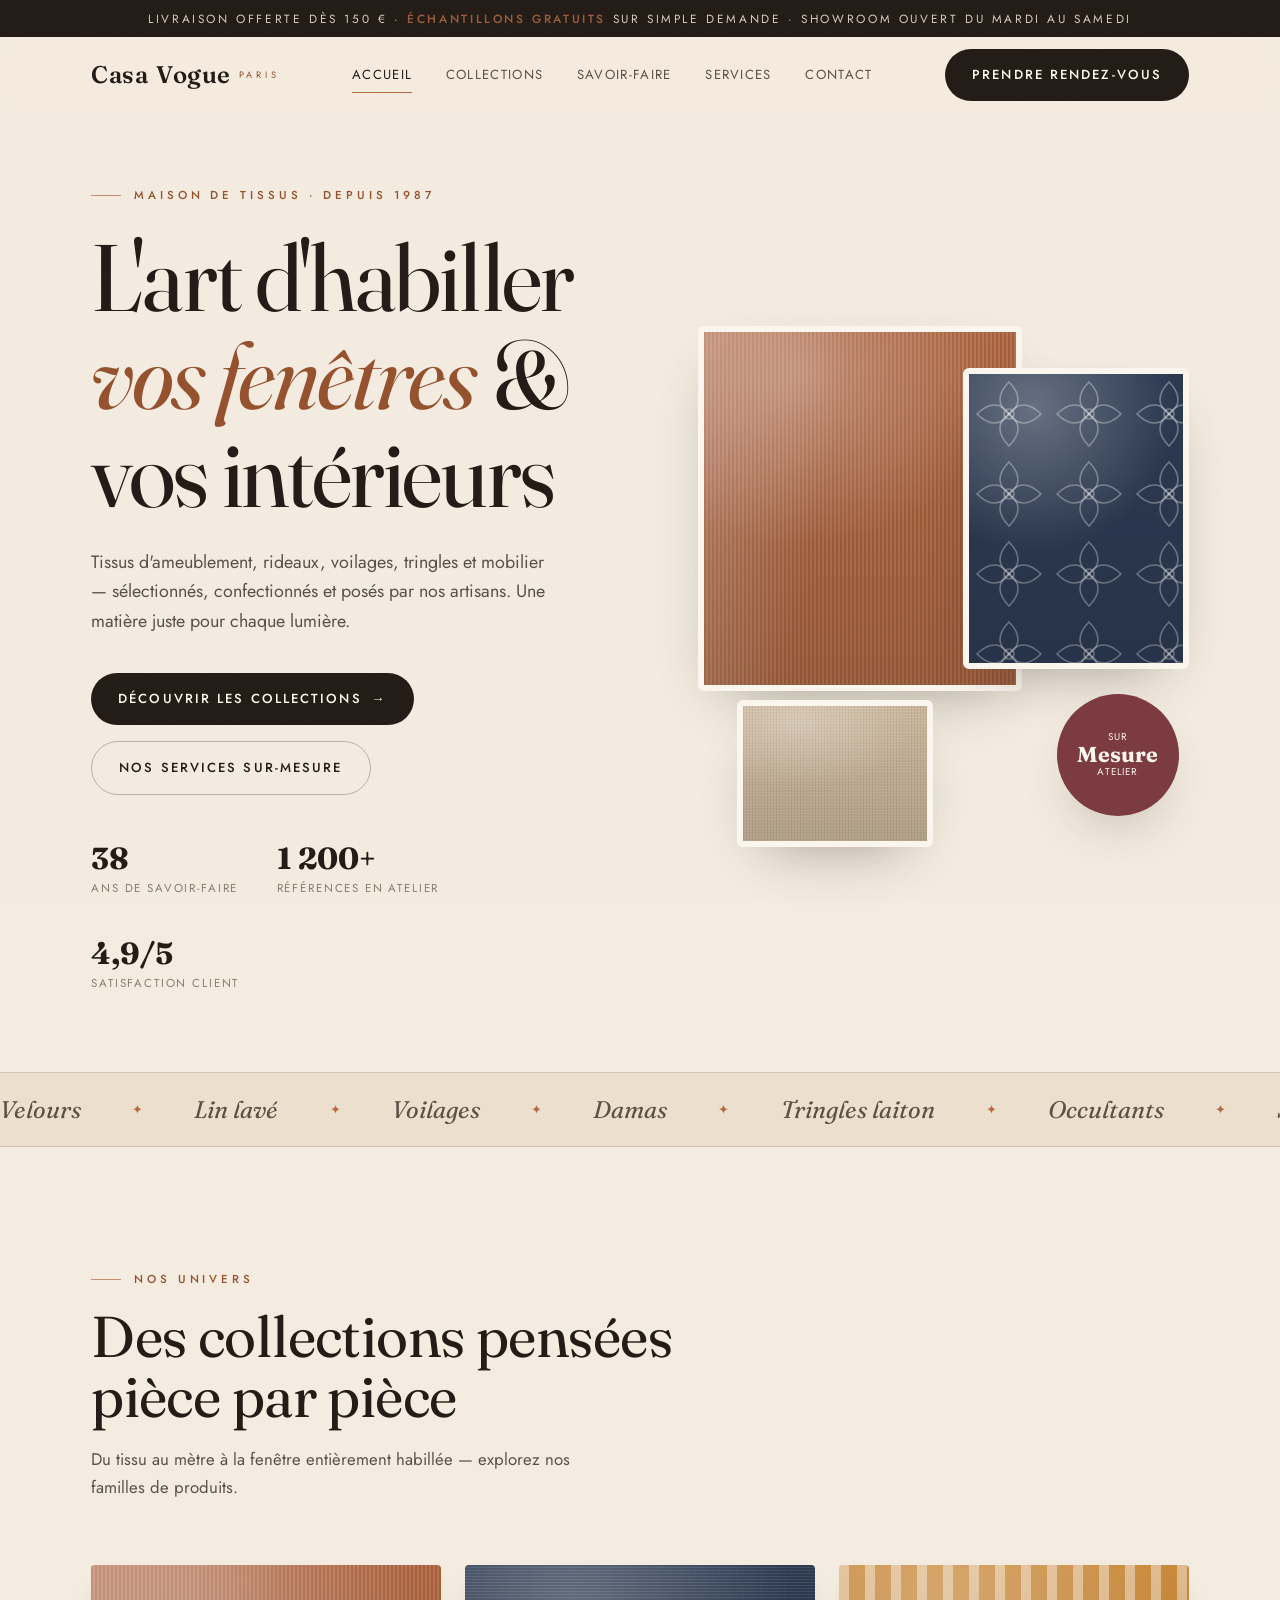
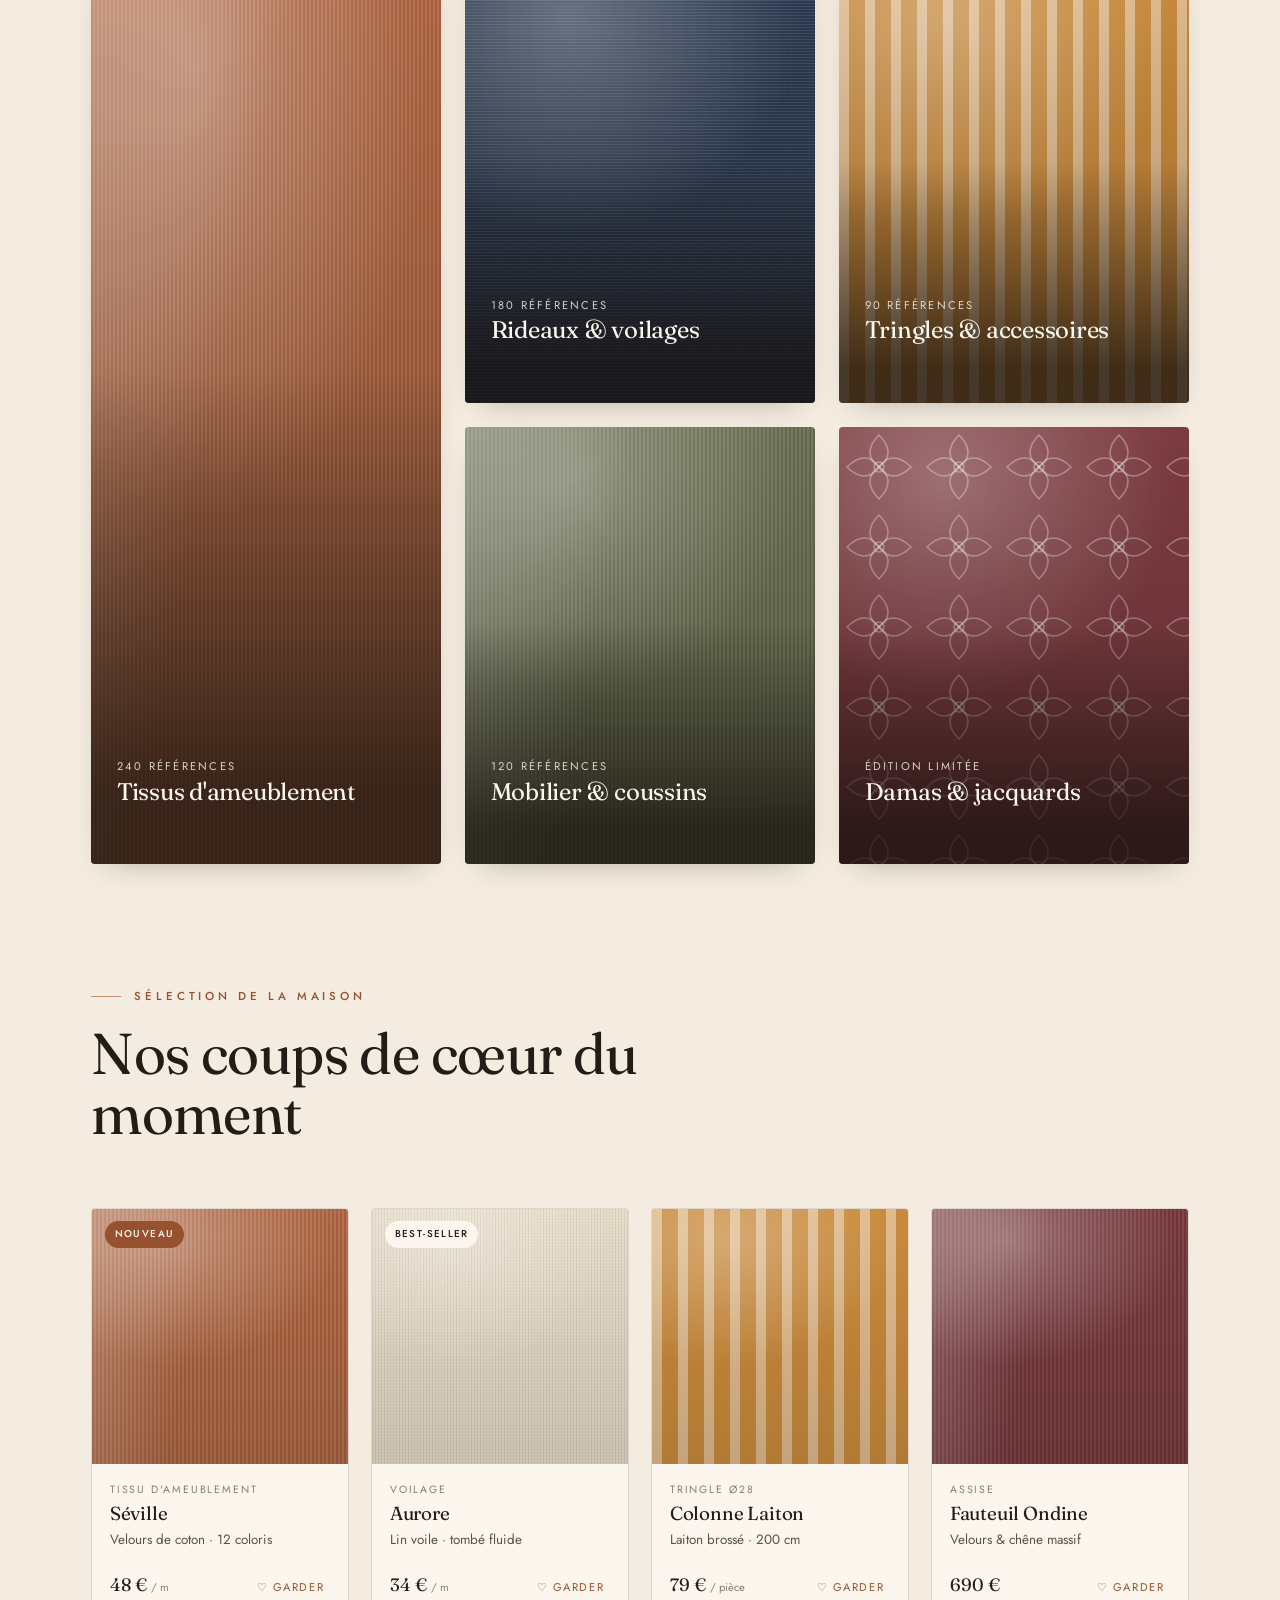
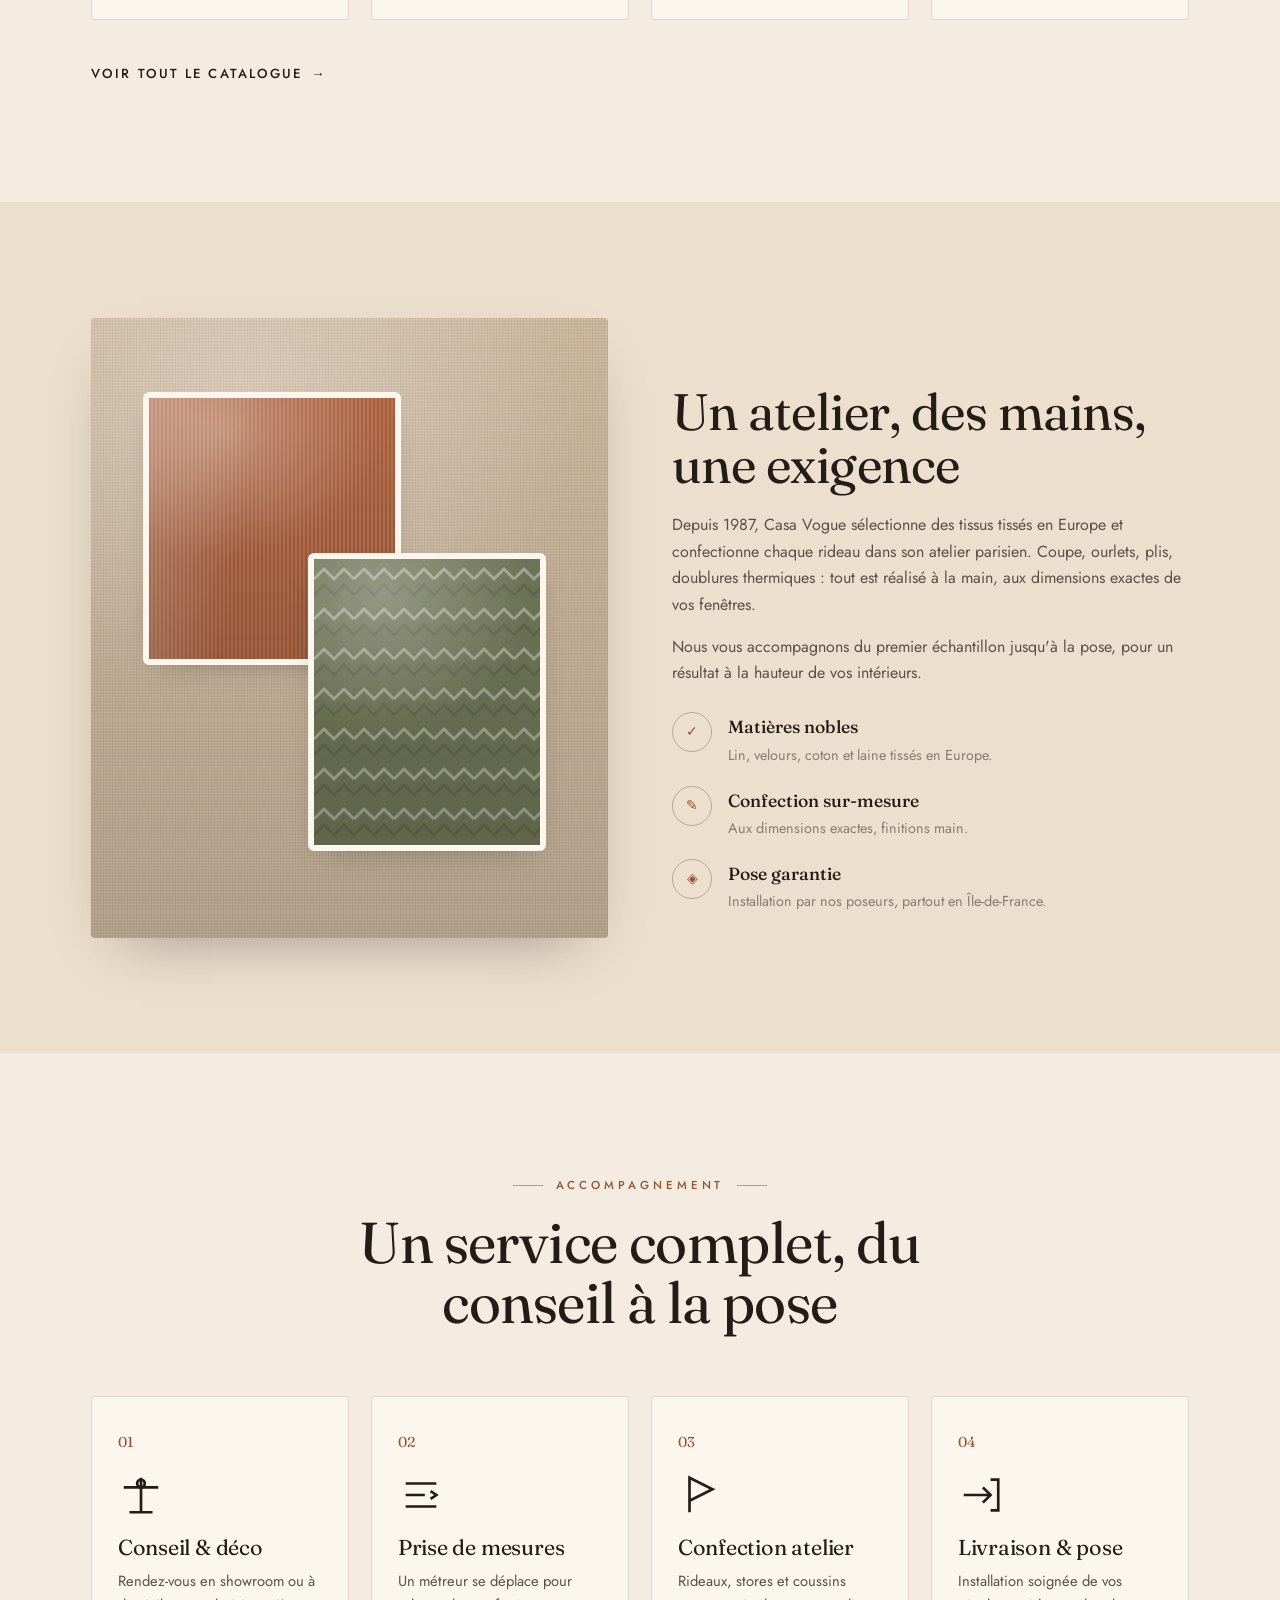
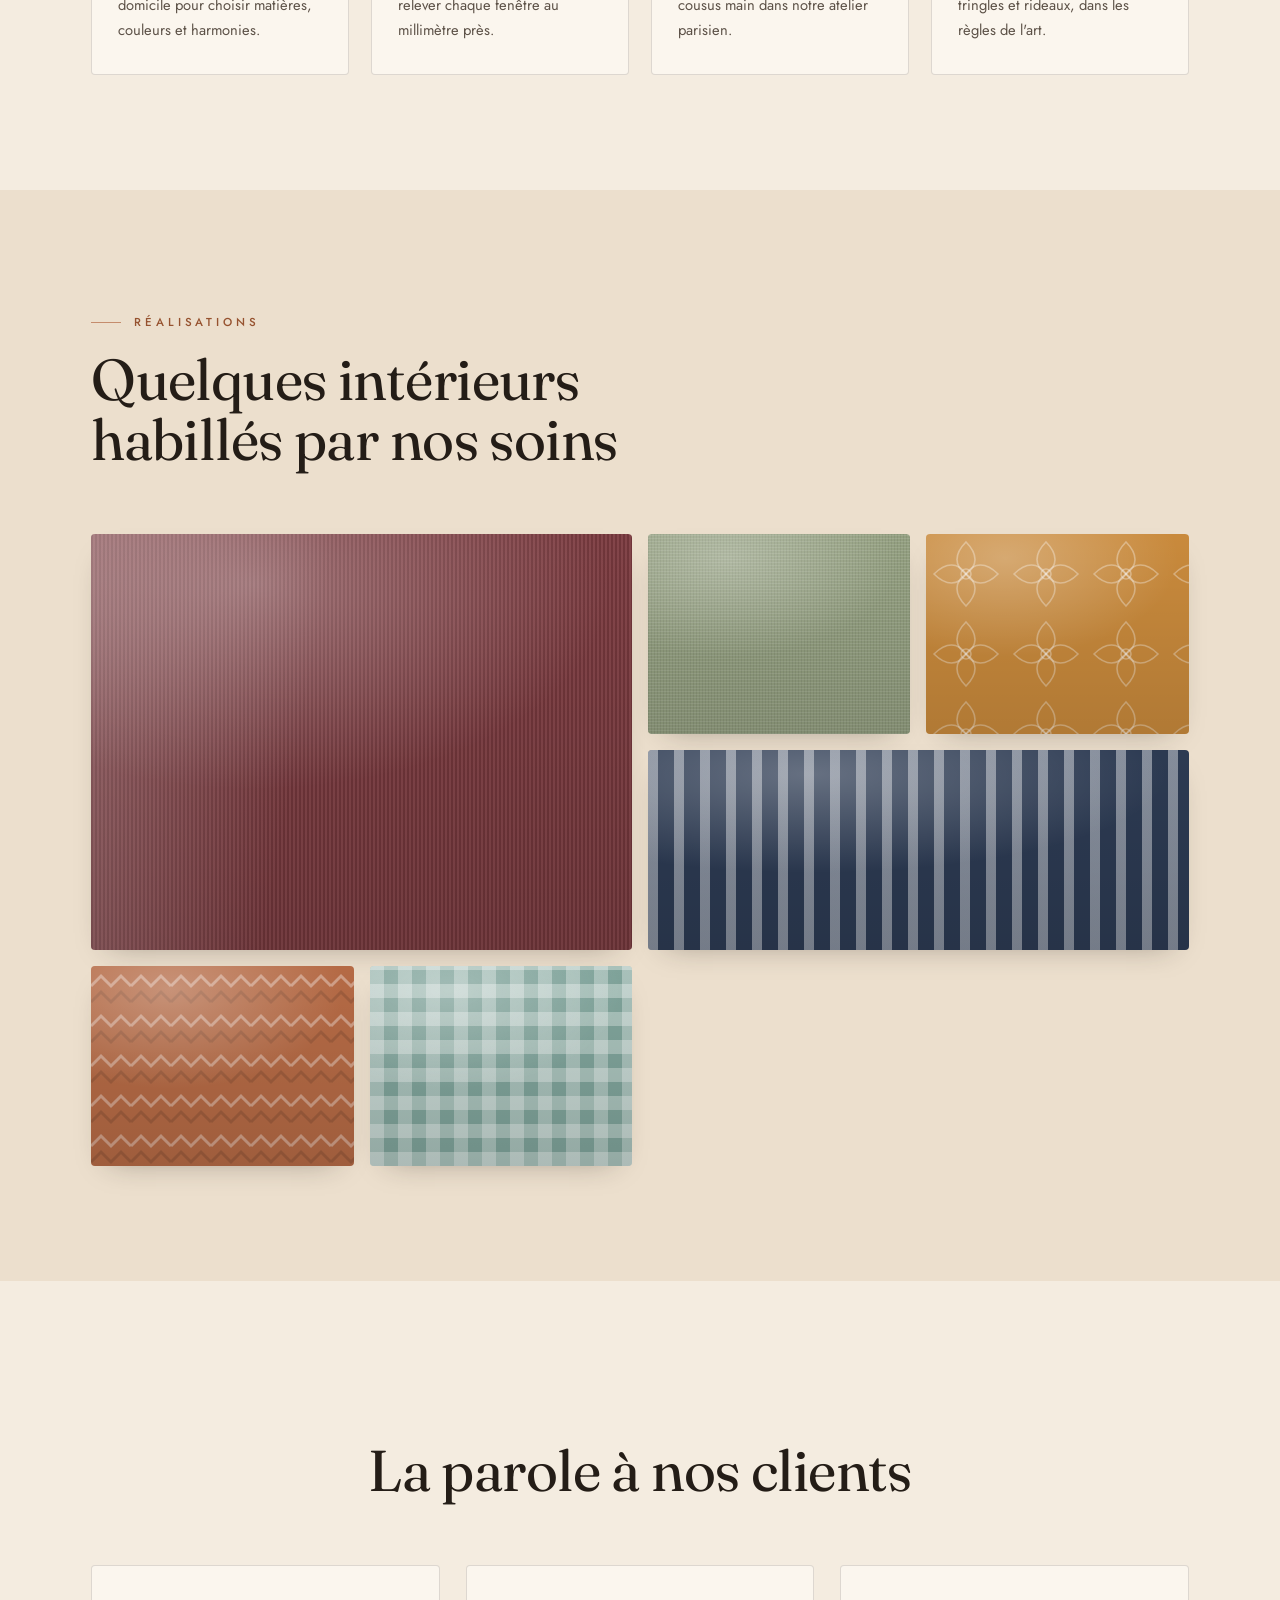
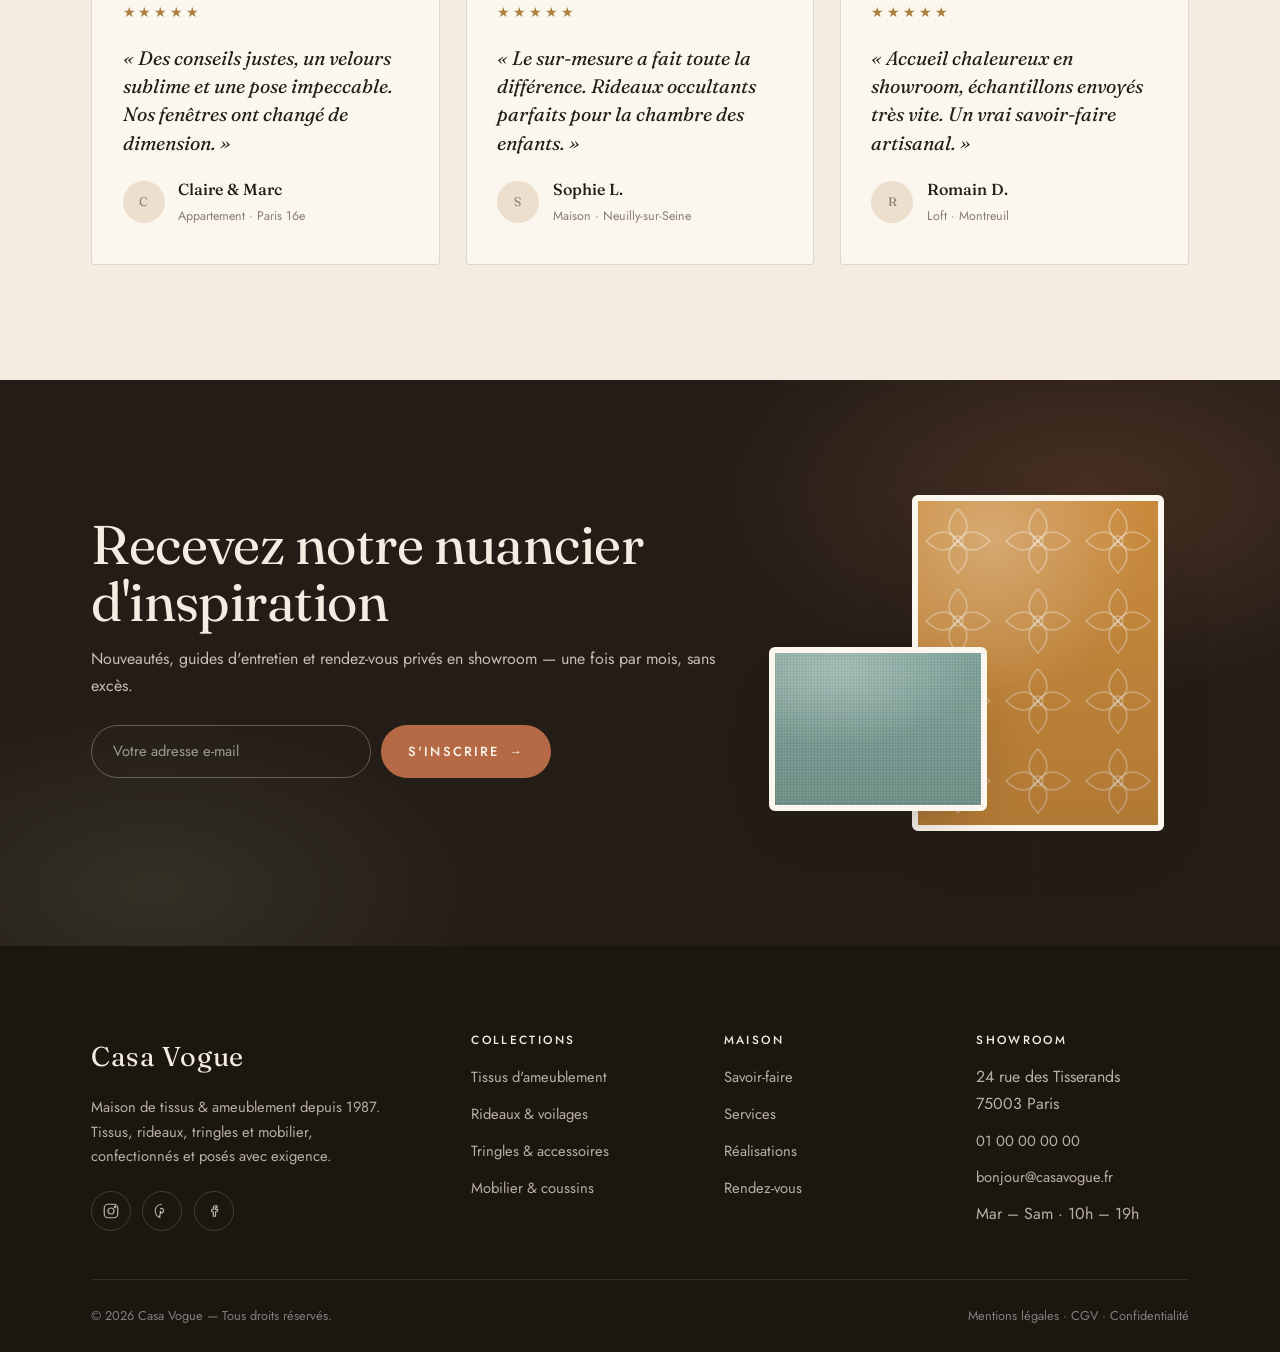
==== index.html @ 4a0892eb "Premier rendu du site vitrine Casa Vogue Site statique (HTML/CSS/JS) pour une maison de tissus & ame" ====
<!DOCTYPE html>
<html lang="fr">
<head>
  <meta charset="UTF-8" />
  <meta name="viewport" content="width=device-width, initial-scale=1.0" />
  <title>CASA VOGUE — Maison de tissus, rideaux & ameublement</title>
  <meta name="description" content="CASA VOGUE, maison de tissus depuis 1987. Tissus d'ameublement, rideaux & voilages, tringles et accessoires, mobilier sur-mesure. Conseil, confection et pose." />
  <link rel="icon" href="assets/img/favicon.svg" type="image/svg+xml" />
  <link rel="preconnect" href="https://fonts.googleapis.com" />
  <link rel="preconnect" href="https://fonts.gstatic.com" crossorigin />
  <link href="https://fonts.googleapis.com/css2?family=Fraunces:ital,opsz,wght@0,9..144,400;0,9..144,500;0,9..144,600;1,9..144,400;1,9..144,500&family=Jost:wght@300;400;500;600&display=swap" rel="stylesheet" />
  <link rel="stylesheet" href="assets/css/styles.css" />
</head>
<body>

  <!-- Announcement -->
  <div class="topbar">
    <span>Livraison offerte dès 150 € · <b>Échantillons gratuits</b> sur simple demande · Showroom ouvert du mardi au samedi</span>
  </div>

  <!-- Navigation -->
  <header class="nav">
    <div class="wrap nav-inner">
      <a href="index.html" class="brand" aria-label="Casa Vogue, accueil">
        <span class="mark">Casa</span><span class="mark">Vogue</span>
        <span class="sub">Paris</span>
      </a>
      <nav class="nav-links" aria-label="Navigation principale">
        <a href="index.html" aria-current="page">Accueil</a>
        <a href="collections.html">Collections</a>
        <a href="index.html#savoir-faire">Savoir-faire</a>
        <a href="index.html#services">Services</a>
        <a href="contact.html">Contact</a>
      </nav>
      <div class="nav-cta">
        <a href="contact.html" class="btn btn-primary">Prendre rendez-vous</a>
        <button class="nav-toggle" aria-label="Ouvrir le menu" aria-expanded="false">
          <span></span><span></span><span></span>
        </button>
      </div>
    </div>
  </header>

  <!-- Mobile menu -->
  <nav class="mobile-menu" aria-label="Menu mobile">
    <a href="index.html">Accueil</a>
    <a href="collections.html">Collections</a>
    <a href="index.html#savoir-faire">Savoir-faire</a>
    <a href="index.html#services">Services</a>
    <a href="contact.html">Contact</a>
    <a href="contact.html" class="btn btn-primary">Prendre rendez-vous</a>
  </nav>

  <main>
    <!-- Hero -->
    <section class="hero">
      <div class="wrap hero-grid">
        <div class="hero-copy">
          <span class="eyebrow" data-reveal>Maison de tissus · depuis 1987</span>
          <h1 data-reveal data-delay="1">L'art d'habiller <em>vos fenêtres</em> &amp; vos intérieurs</h1>
          <p class="hero-lede" data-reveal data-delay="2">
            Tissus d'ameublement, rideaux, voilages, tringles et mobilier — sélectionnés,
            confectionnés et posés par nos artisans. Une matière juste pour chaque lumière.
          </p>
          <div class="hero-actions" data-reveal data-delay="3">
            <a href="collections.html" class="btn btn-primary">Découvrir les collections <span class="arrow">→</span></a>
            <a href="index.html#services" class="btn btn-ghost">Nos services sur-mesure</a>
          </div>
          <div class="hero-stats" data-reveal data-delay="4">
            <div class="stat"><b>38</b><span>ans de savoir-faire</span></div>
            <div class="stat"><b>1 200+</b><span>références en atelier</span></div>
            <div class="stat"><b>4,9/5</b><span>satisfaction client</span></div>
          </div>
        </div>

        <div class="hero-collage" data-reveal data-delay="2" aria-hidden="true">
          <div class="tile t1"><div class="swatch p-terracotta w-velours"></div></div>
          <div class="tile t2"><div class="swatch p-bleunuit w-damas"></div></div>
          <div class="tile t3"><div class="swatch p-lin w-lin"></div></div>
          <div class="badge">
            <div><span>Sur</span><b>Mesure</b><span>Atelier</span></div>
          </div>
        </div>
      </div>
    </section>

    <!-- Marquee -->
    <div class="marquee" aria-hidden="true">
      <div class="marquee-track">
        <span>Velours</span><span>Lin lavé</span><span>Voilages</span><span>Damas</span>
        <span>Tringles laiton</span><span>Occultants</span><span>Sur-mesure</span>
        <span>Velours</span><span>Lin lavé</span><span>Voilages</span><span>Damas</span>
        <span>Tringles laiton</span><span>Occultants</span><span>Sur-mesure</span>
      </div>
    </div>

    <!-- Collections -->
    <section class="section" id="collections">
      <div class="wrap">
        <div class="section-head">
          <span class="eyebrow" data-reveal>Nos univers</span>
          <h2 data-reveal data-delay="1">Des collections pensées pièce&nbsp;par&nbsp;pièce</h2>
          <p data-reveal data-delay="2">Du tissu au mètre à la fenêtre entièrement habillée — explorez nos familles de produits.</p>
        </div>

        <div class="collections-grid">
          <a href="collections.html#tissus" class="collection-card tall" data-reveal>
            <div class="swatch p-terracotta w-velours"></div>
            <div class="overlay">
              <span class="count">240 références</span>
              <h3>Tissus d'ameublement</h3>
              <span class="go">Explorer <span class="arrow">→</span></span>
            </div>
          </a>
          <a href="collections.html#rideaux" class="collection-card" data-reveal data-delay="1">
            <div class="swatch p-bleunuit w-lin"></div>
            <div class="overlay">
              <span class="count">180 références</span>
              <h3>Rideaux &amp; voilages</h3>
              <span class="go">Explorer <span class="arrow">→</span></span>
            </div>
          </a>
          <a href="collections.html#tringles" class="collection-card" data-reveal data-delay="2">
            <div class="swatch p-ochre w-rayures"></div>
            <div class="overlay">
              <span class="count">90 références</span>
              <h3>Tringles &amp; accessoires</h3>
              <span class="go">Explorer <span class="arrow">→</span></span>
            </div>
          </a>
          <a href="collections.html#ameublement" class="collection-card" data-reveal data-delay="1">
            <div class="swatch p-olive w-velours"></div>
            <div class="overlay">
              <span class="count">120 références</span>
              <h3>Mobilier &amp; coussins</h3>
              <span class="go">Explorer <span class="arrow">→</span></span>
            </div>
          </a>
          <a href="collections.html#tissus" class="collection-card" data-reveal data-delay="2">
            <div class="swatch p-bordeaux w-damas"></div>
            <div class="overlay">
              <span class="count">Édition limitée</span>
              <h3>Damas &amp; jacquards</h3>
              <span class="go">Explorer <span class="arrow">→</span></span>
            </div>
          </a>
        </div>
      </div>
    </section>

    <!-- Featured products -->
    <section class="section" style="padding-top:0" id="selection">
      <div class="wrap">
        <div class="section-head">
          <span class="eyebrow" data-reveal>Sélection de la maison</span>
          <h2 data-reveal data-delay="1">Nos coups de cœur du moment</h2>
        </div>
        <div class="product-grid">
          <article class="product" data-reveal>
            <div class="thumb"><span class="tag new">Nouveau</span><div class="swatch p-terracotta w-velours"></div></div>
            <div class="body">
              <span class="cat">Tissu d'ameublement</span><h3>Séville</h3>
              <span class="matiere">Velours de coton · 12 coloris</span>
              <div class="foot"><span class="price">48 € <small>/ m</small></span><button class="fav" type="button">♡ Garder</button></div>
            </div>
          </article>
          <article class="product" data-reveal data-delay="1">
            <div class="thumb"><span class="tag">Best-seller</span><div class="swatch p-ivoire w-lin"></div></div>
            <div class="body">
              <span class="cat">Voilage</span><h3>Aurore</h3>
              <span class="matiere">Lin voile · tombé fluide</span>
              <div class="foot"><span class="price">34 € <small>/ m</small></span><button class="fav" type="button">♡ Garder</button></div>
            </div>
          </article>
          <article class="product" data-reveal data-delay="2">
            <div class="thumb"><div class="swatch p-ochre w-rayures"></div></div>
            <div class="body">
              <span class="cat">Tringle Ø28</span><h3>Colonne Laiton</h3>
              <span class="matiere">Laiton brossé · 200 cm</span>
              <div class="foot"><span class="price">79 € <small>/ pièce</small></span><button class="fav" type="button">♡ Garder</button></div>
            </div>
          </article>
          <article class="product" data-reveal data-delay="3">
            <div class="thumb"><div class="swatch p-bordeaux w-velours"></div></div>
            <div class="body">
              <span class="cat">Assise</span><h3>Fauteuil Ondine</h3>
              <span class="matiere">Velours &amp; chêne massif</span>
              <div class="foot"><span class="price">690 €</span><button class="fav" type="button">♡ Garder</button></div>
            </div>
          </article>
        </div>
        <div style="margin-top:2.5rem" data-reveal>
          <a href="collections.html" class="link-underline">Voir tout le catalogue <span class="arrow">→</span></a>
        </div>
      </div>
    </section>

    <!-- Savoir-faire -->
    <section class="section" id="savoir-faire" style="background:var(--paper-2)">
      <div class="wrap split reverse">
        <div class="split-art" data-reveal aria-hidden="true">
          <div class="swatch p-lin w-lin"></div>
          <div class="swatch-frame" style="inset:12% 40% 44% 10%"><div class="swatch p-terracotta w-velours"></div></div>
          <div class="swatch-frame" style="inset:38% 12% 14% 42%"><div class="swatch p-olive w-chevron"></div></div>
        </div>
        <div class="split-copy">
          <span class="eyebrow" data-reveal>Notre savoir-faire</span>
          <h2 data-reveal data-delay="1">Un atelier, des mains, une exigence</h2>
          <p data-reveal data-delay="2">Depuis 1987, Casa Vogue sélectionne des tissus tissés en Europe et confectionne chaque
            rideau dans son atelier parisien. Coupe, ourlets, plis, doublures thermiques : tout est
            réalisé à la main, aux dimensions exactes de vos fenêtres.</p>
          <p data-reveal data-delay="2">Nous vous accompagnons du premier échantillon jusqu'à la pose,
            pour un résultat à la hauteur de vos intérieurs.</p>
          <ul class="feature-list">
            <li data-reveal data-delay="3"><span class="ic">✓</span><div><b>Matières nobles</b><br><span>Lin, velours, coton et laine tissés en Europe.</span></div></li>
            <li data-reveal data-delay="3"><span class="ic">✎</span><div><b>Confection sur-mesure</b><br><span>Aux dimensions exactes, finitions main.</span></div></li>
            <li data-reveal data-delay="4"><span class="ic">◈</span><div><b>Pose garantie</b><br><span>Installation par nos poseurs, partout en Île-de-France.</span></div></li>
          </ul>
        </div>
      </div>
    </section>

    <!-- Services -->
    <section class="section" id="services">
      <div class="wrap">
        <div class="section-head center">
          <span class="eyebrow center" data-reveal>Accompagnement</span>
          <h2 data-reveal data-delay="1">Un service complet, du conseil à la pose</h2>
        </div>
        <div class="services-grid">
          <article class="service" data-reveal>
            <span class="num">01</span>
            <svg class="ic" viewBox="0 0 24 24" fill="none" stroke="currentColor" stroke-width="1.4"><path d="M12 3v18M3 8h18M6 21h12"/><circle cx="12" cy="6" r="2"/></svg>
            <h3>Conseil &amp; déco</h3>
            <p>Rendez-vous en showroom ou à domicile pour choisir matières, couleurs et harmonies.</p>
          </article>
          <article class="service" data-reveal data-delay="1">
            <span class="num">02</span>
            <svg class="ic" viewBox="0 0 24 24" fill="none" stroke="currentColor" stroke-width="1.4"><path d="M4 6h16M4 12h10M4 18h16"/><path d="M17 10l3 2-3 2"/></svg>
            <h3>Prise de mesures</h3>
            <p>Un métreur se déplace pour relever chaque fenêtre au millimètre près.</p>
          </article>
          <article class="service" data-reveal data-delay="2">
            <span class="num">03</span>
            <svg class="ic" viewBox="0 0 24 24" fill="none" stroke="currentColor" stroke-width="1.4"><path d="M6 3l12 6-12 6zM6 15v6"/></svg>
            <h3>Confection atelier</h3>
            <p>Rideaux, stores et coussins cousus main dans notre atelier parisien.</p>
          </article>
          <article class="service" data-reveal data-delay="3">
            <span class="num">04</span>
            <svg class="ic" viewBox="0 0 24 24" fill="none" stroke="currentColor" stroke-width="1.4"><path d="M3 12h13M13 8l4 4-4 4M17 4h4v16h-4"/></svg>
            <h3>Livraison &amp; pose</h3>
            <p>Installation soignée de vos tringles et rideaux, dans les règles de l'art.</p>
          </article>
        </div>
      </div>
    </section>

    <!-- Réalisations -->
    <section class="section" id="realisations" style="background:var(--paper-2)">
      <div class="wrap">
        <div class="section-head">
          <span class="eyebrow" data-reveal>Réalisations</span>
          <h2 data-reveal data-delay="1">Quelques intérieurs habillés par nos soins</h2>
        </div>
        <div class="gallery" data-reveal>
          <figure class="g-wide g-tall"><div class="swatch p-bordeaux w-velours"></div><figcaption>Salon haussmannien · Paris 8e</figcaption></figure>
          <figure><div class="swatch p-sage w-lin"></div><figcaption>Chambre · Neuilly</figcaption></figure>
          <figure><div class="swatch p-ochre w-damas"></div><figcaption>Bureau · Versailles</figcaption></figure>
          <figure class="g-wide"><div class="swatch p-bleunuit w-rayures"></div><figcaption>Suite hôtelière · Paris 1er</figcaption></figure>
          <figure><div class="swatch p-terracotta w-chevron"></div><figcaption>Séjour · Boulogne</figcaption></figure>
          <figure><div class="swatch p-vertdeau w-carreaux"></div><figcaption>Véranda · Saint-Cloud</figcaption></figure>
        </div>
      </div>
    </section>

    <!-- Testimonials -->
    <section class="section" id="avis">
      <div class="wrap">
        <div class="section-head center">
          <span class="eyebrow center" data-reveal>Ils nous font confiance</span>
          <h2 data-reveal data-delay="1">La parole à nos clients</h2>
        </div>
        <div class="testi-grid">
          <blockquote class="testi" data-reveal>
            <div class="stars">★★★★★</div>
            <blockquote>« Des conseils justes, un velours sublime et une pose impeccable. Nos fenêtres ont changé de dimension. »</blockquote>
            <div class="who"><span class="avatar">C</span><div><b>Claire &amp; Marc</b><span>Appartement · Paris 16e</span></div></div>
          </blockquote>
          <blockquote class="testi" data-reveal data-delay="1">
            <div class="stars">★★★★★</div>
            <blockquote>« Le sur-mesure a fait toute la différence. Rideaux occultants parfaits pour la chambre des enfants. »</blockquote>
            <div class="who"><span class="avatar">S</span><div><b>Sophie L.</b><span>Maison · Neuilly-sur-Seine</span></div></div>
          </blockquote>
          <blockquote class="testi" data-reveal data-delay="2">
            <div class="stars">★★★★★</div>
            <blockquote>« Accueil chaleureux en showroom, échantillons envoyés très vite. Un vrai savoir-faire artisanal. »</blockquote>
            <div class="who"><span class="avatar">R</span><div><b>Romain D.</b><span>Loft · Montreuil</span></div></div>
          </blockquote>
        </div>
      </div>
    </section>

    <!-- CTA / Newsletter -->
    <section class="section cta-band">
      <div class="wrap cta-inner">
        <div data-reveal>
          <h2>Recevez notre nuancier d'inspiration</h2>
          <p>Nouveautés, guides d'entretien et rendez-vous privés en showroom — une fois par mois, sans excès.</p>
          <form class="newsletter" data-newsletter novalidate>
            <input type="email" name="email" placeholder="Votre adresse e-mail" aria-label="Adresse e-mail" required />
            <button type="submit" class="btn btn-primary">S'inscrire <span class="arrow">→</span></button>
          </form>
          <p class="cta-msg" role="status" aria-live="polite"></p>
        </div>
        <div data-reveal data-delay="2">
          <div class="hero-collage" style="aspect-ratio:1/.8" aria-hidden="true">
            <div class="tile t2" style="width:60%;right:6%;top:0"><div class="swatch p-ochre w-damas"></div></div>
            <div class="tile t3" style="width:52%;left:0;bottom:6%"><div class="swatch p-vertdeau w-lin"></div></div>
          </div>
        </div>
      </div>
    </section>
  </main>

  <!-- Footer -->
  <footer class="footer">
    <div class="wrap">
      <div class="footer-top">
        <div>
          <div class="brand">Casa Vogue</div>
          <p>Maison de tissus & ameublement depuis 1987. Tissus, rideaux, tringles et mobilier, confectionnés et posés avec exigence.</p>
          <div class="socials">
            <a href="#" aria-label="Instagram"><svg width="18" height="18" viewBox="0 0 24 24" fill="none" stroke="currentColor" stroke-width="1.6"><rect x="3" y="3" width="18" height="18" rx="5"/><circle cx="12" cy="12" r="4"/><circle cx="17.5" cy="6.5" r="1"/></svg></a>
            <a href="#" aria-label="Pinterest"><svg width="18" height="18" viewBox="0 0 24 24" fill="none" stroke="currentColor" stroke-width="1.6"><path d="M12 3a9 9 0 00-3 17.5c-.1-1 0-2 .2-3l1.2-5"/><path d="M9.5 9.5A2.5 2.5 0 0114 11c0 2-1 3.5-2.5 3.5S9 13.5 10 12"/></svg></a>
            <a href="#" aria-label="Facebook"><svg width="18" height="18" viewBox="0 0 24 24" fill="none" stroke="currentColor" stroke-width="1.6"><path d="M14 8h2V5h-2a3 3 0 00-3 3v2H9v3h2v6h3v-6h2l1-3h-3V8a1 1 0 011-1z"/></svg></a>
          </div>
        </div>
        <div>
          <h4>Collections</h4>
          <ul>
            <li><a href="collections.html#tissus">Tissus d'ameublement</a></li>
            <li><a href="collections.html#rideaux">Rideaux &amp; voilages</a></li>
            <li><a href="collections.html#tringles">Tringles &amp; accessoires</a></li>
            <li><a href="collections.html#ameublement">Mobilier &amp; coussins</a></li>
          </ul>
        </div>
        <div>
          <h4>Maison</h4>
          <ul>
            <li><a href="index.html#savoir-faire">Savoir-faire</a></li>
            <li><a href="index.html#services">Services</a></li>
            <li><a href="index.html#realisations">Réalisations</a></li>
            <li><a href="contact.html">Rendez-vous</a></li>
          </ul>
        </div>
        <div>
          <h4>Showroom</h4>
          <ul>
            <li>24 rue des Tisserands<br>75003 Paris</li>
            <li><a href="tel:+33100000000">01 00 00 00 00</a></li>
            <li><a href="mailto:bonjour@casavogue.fr">bonjour@casavogue.fr</a></li>
            <li>Mar – Sam · 10h – 19h</li>
          </ul>
        </div>
      </div>
      <div class="footer-bottom">
        <span>© <span data-year>2026</span> Casa Vogue — Tous droits réservés.</span>
        <span><a href="#">Mentions légales</a> · <a href="#">CGV</a> · <a href="#">Confidentialité</a></span>
      </div>
    </div>
  </footer>

  <script src="assets/js/main.js"></script>
</body>
</html>
---- assets/css/styles.css ----
/* =====================================================================
   CASA VOGUE — Maison de tissus & ameublement
   Design system : ivoire chaud · encre espresso · terracotta · olive
   Typographie : Fraunces (display) + Jost (texte)
   ===================================================================== */

/* ------------------------------ Tokens ------------------------------ */
:root {
  /* Palette */
  --paper:        #f4ece0;
  --paper-2:      #ecdfcd;
  --cream:        #fbf6ee;
  --ink:          #241d17;
  --ink-soft:     #5c5147;
  --ink-faint:    #8a7d70;
  --terracotta:   #b56a45;
  --terracotta-d: #96522f;
  --olive:        #6d7355;
  --bordeaux:     #7c3b40;
  --gold:         #a9803f;
  --line:         rgba(36, 29, 23, .14);
  --line-strong:  rgba(36, 29, 23, .28);
  --shadow:       0 24px 60px -30px rgba(36, 29, 23, .45);
  --shadow-sm:    0 12px 30px -18px rgba(36, 29, 23, .4);

  /* Type */
  --display: "Fraunces", "Playfair Display", Georgia, serif;
  --body:    "Jost", "Century Gothic", sans-serif;

  /* Rhythm */
  --wrap: 1200px;
  --gutter: clamp(1.25rem, 4vw, 4rem);
  --radius: 4px;
  --ease: cubic-bezier(.22, 1, .36, 1);
}

/* ------------------------------ Reset ------------------------------- */
*, *::before, *::after { box-sizing: border-box; }
* { margin: 0; }
html { scroll-behavior: smooth; -webkit-text-size-adjust: 100%; }
body {
  font-family: var(--body);
  color: var(--ink);
  background: var(--paper);
  line-height: 1.65;
  font-weight: 400;
  overflow-x: hidden;
  -webkit-font-smoothing: antialiased;
  text-rendering: optimizeLegibility;
}
img, svg { display: block; max-width: 100%; }
a { color: inherit; text-decoration: none; }
button { font-family: inherit; cursor: pointer; border: none; background: none; color: inherit; }
ul { list-style: none; padding: 0; }

/* Paper grain overlay */
body::before {
  content: "";
  position: fixed;
  inset: 0;
  pointer-events: none;
  z-index: 9999;
  opacity: .5;
  mix-blend-mode: multiply;
  background-image: url("data:image/svg+xml,%3Csvg xmlns='http://www.w3.org/2000/svg' width='140' height='140'%3E%3Cfilter id='n'%3E%3CfeTurbulence type='fractalNoise' baseFrequency='.85' numOctaves='2' stitchTiles='stitch'/%3E%3CfeColorMatrix type='saturate' values='0'/%3E%3C/filter%3E%3Crect width='100%25' height='100%25' filter='url(%23n)' opacity='.045'/%3E%3C/svg%3E");
}

/* --------------------------- Typography ----------------------------- */
h1, h2, h3, h4 { font-family: var(--display); font-weight: 400; line-height: 1.04; letter-spacing: -.01em; }
.eyebrow {
  font-family: var(--body);
  font-size: .72rem;
  letter-spacing: .34em;
  text-transform: uppercase;
  color: var(--terracotta-d);
  font-weight: 500;
  display: inline-flex;
  align-items: center;
  gap: .8rem;
}
.eyebrow::before { content: ""; width: 30px; height: 1px; background: var(--terracotta); opacity: .7; }
.eyebrow.center::after { content: ""; width: 30px; height: 1px; background: var(--terracotta); opacity: .7; }
.serif-italic { font-style: italic; }

/* ---------------------------- Layout -------------------------------- */
.wrap { width: 100%; max-width: var(--wrap); margin-inline: auto; padding-inline: var(--gutter); }
.section { padding-block: clamp(4.5rem, 9vw, 8rem); }
.section-head { max-width: 640px; margin-bottom: clamp(2.5rem, 5vw, 4rem); }
.section-head.center { margin-inline: auto; text-align: center; }
.section-head h2 { font-size: clamp(2.1rem, 5.2vw, 3.6rem); margin-top: 1.1rem; }
.section-head p { margin-top: 1.2rem; color: var(--ink-soft); font-size: 1.05rem; max-width: 52ch; }
.section-head.center p { margin-inline: auto; }

/* ---------------------------- Buttons ------------------------------- */
.btn {
  --pad: .95rem 1.7rem;
  display: inline-flex; align-items: center; gap: .6rem;
  padding: var(--pad);
  font-size: .82rem; letter-spacing: .16em; text-transform: uppercase; font-weight: 500;
  border-radius: 100px;
  transition: transform .35s var(--ease), background .35s var(--ease), color .35s var(--ease), box-shadow .35s var(--ease);
  position: relative; will-change: transform;
}
.btn .arrow { transition: transform .35s var(--ease); }
.btn:hover .arrow { transform: translateX(4px); }
.btn-primary { background: var(--ink); color: var(--cream); }
.btn-primary:hover { background: var(--terracotta-d); transform: translateY(-2px); box-shadow: var(--shadow-sm); }
.btn-ghost { border: 1px solid var(--line-strong); color: var(--ink); }
.btn-ghost:hover { border-color: var(--ink); background: var(--ink); color: var(--cream); transform: translateY(-2px); }
.link-underline {
  font-size: .82rem; letter-spacing: .16em; text-transform: uppercase; font-weight: 500;
  display: inline-flex; align-items: center; gap: .55rem; padding-bottom: 3px;
  background-image: linear-gradient(var(--terracotta), var(--terracotta));
  background-size: 0% 1px; background-repeat: no-repeat; background-position: left bottom;
  transition: background-size .4s var(--ease), color .3s;
}
.link-underline:hover { background-size: 100% 1px; color: var(--terracotta-d); }
.link-underline .arrow { transition: transform .35s var(--ease); }
.link-underline:hover .arrow { transform: translateX(4px); }

/* -------------------------- Announcement ---------------------------- */
.topbar {
  background: var(--ink); color: var(--paper);
  font-size: .74rem; letter-spacing: .22em; text-transform: uppercase;
  text-align: center; padding: .55rem 1rem; position: relative; z-index: 60;
}
.topbar span { opacity: .85; }
.topbar b { color: var(--terracotta); font-weight: 500; }

/* ------------------------------ Nav --------------------------------- */
.nav {
  position: sticky; top: 0; z-index: 50;
  background: color-mix(in srgb, var(--paper) 82%, transparent);
  backdrop-filter: blur(14px) saturate(1.4);
  border-bottom: 1px solid transparent;
  transition: border-color .4s, background .4s, box-shadow .4s;
}
.nav.scrolled { border-color: var(--line); box-shadow: 0 10px 30px -24px rgba(36,29,23,.5); }
.nav-inner { display: flex; align-items: center; justify-content: space-between; height: 76px; }
.brand { display: flex; align-items: baseline; gap: .5rem; font-family: var(--display); font-size: 1.5rem; letter-spacing: .02em; }
.brand .mark { font-weight: 600; }
.brand .sub { font-family: var(--body); font-size: .58rem; letter-spacing: .42em; text-transform: uppercase; color: var(--terracotta-d); align-self: center; }
.nav-links { display: flex; align-items: center; gap: 2.1rem; }
.nav-links a {
  font-size: .82rem; letter-spacing: .1em; text-transform: uppercase; color: var(--ink-soft);
  position: relative; padding: .3rem 0; transition: color .3s;
}
.nav-links a::after {
  content: ""; position: absolute; left: 0; bottom: -2px; width: 0; height: 1px;
  background: var(--terracotta); transition: width .35s var(--ease);
}
.nav-links a:hover, .nav-links a[aria-current="page"] { color: var(--ink); }
.nav-links a:hover::after, .nav-links a[aria-current="page"]::after { width: 100%; }
.nav-cta { display: flex; align-items: center; gap: 1.2rem; }
.nav-toggle { display: none; width: 44px; height: 44px; flex-direction: column; justify-content: center; gap: 5px; align-items: center; }
.nav-toggle span { width: 24px; height: 1.6px; background: var(--ink); transition: transform .35s var(--ease), opacity .3s; }
.nav-toggle.open span:nth-child(1) { transform: translateY(6.6px) rotate(45deg); }
.nav-toggle.open span:nth-child(2) { opacity: 0; }
.nav-toggle.open span:nth-child(3) { transform: translateY(-6.6px) rotate(-45deg); }

/* ------------------------------ Hero -------------------------------- */
.hero { position: relative; padding-top: clamp(2.5rem, 5vw, 4rem); padding-bottom: clamp(3rem, 6vw, 5rem); overflow: hidden; }
.hero-grid { display: grid; grid-template-columns: 1.05fr .95fr; gap: clamp(2rem, 5vw, 4.5rem); align-items: center; }
.hero-copy { max-width: 33rem; }
.hero h1 { font-size: clamp(2.9rem, 7.4vw, 5.9rem); margin: 1.4rem 0 0; letter-spacing: -.02em; }
.hero h1 em { font-style: italic; color: var(--terracotta-d); }
.hero-lede { margin-top: 1.6rem; font-size: 1.12rem; color: var(--ink-soft); max-width: 42ch; }
.hero-actions { margin-top: 2.3rem; display: flex; gap: 1rem; flex-wrap: wrap; }
.hero-stats { margin-top: 3rem; display: flex; gap: 2.4rem; flex-wrap: wrap; }
.hero-stats .stat b { font-family: var(--display); font-size: 1.9rem; display: block; line-height: 1; }
.hero-stats .stat span { font-size: .72rem; letter-spacing: .16em; text-transform: uppercase; color: var(--ink-faint); }

/* Hero collage of fabric swatches */
.hero-collage { position: relative; aspect-ratio: 1 / 1.06; }
.hero-collage .tile {
  position: absolute; border-radius: 6px; box-shadow: var(--shadow);
  overflow: hidden; border: 6px solid var(--cream);
}
.hero-collage .t1 { inset: 0 34% 30% 0; z-index: 2; }
.hero-collage .t2 { width: 46%; aspect-ratio: 3/4; right: 0; top: 8%; z-index: 3; }
.hero-collage .t3 { width: 40%; aspect-ratio: 4/3; left: 8%; bottom: 0; z-index: 4; }
.hero-collage .badge {
  position: absolute; right: 2%; bottom: 6%; z-index: 5;
  width: 122px; height: 122px; border-radius: 50%;
  background: var(--bordeaux); color: var(--cream);
  display: grid; place-items: center; text-align: center;
  font-family: var(--display); line-height: 1.1; box-shadow: var(--shadow);
  animation: spin-slow 26s linear infinite;
}
.hero-collage .badge span { font-size: .62rem; letter-spacing: .12em; text-transform: uppercase; font-family: var(--body); display: block; }
.hero-collage .badge b { font-size: 1.35rem; display: block; }
@keyframes spin-slow { to { transform: rotate(360deg); } }
@media (prefers-reduced-motion: reduce) { .hero-collage .badge { animation: none; } }

/* ----------------------------- Marquee ------------------------------ */
.marquee { border-block: 1px solid var(--line); background: var(--paper-2); overflow: hidden; }
.marquee-track { display: flex; gap: 3.2rem; padding: 1.05rem 0; white-space: nowrap; width: max-content; animation: slide 34s linear infinite; }
.marquee:hover .marquee-track { animation-play-state: paused; }
.marquee-track span { font-family: var(--display); font-style: italic; font-size: 1.5rem; color: var(--ink-soft); display: inline-flex; align-items: center; gap: 3.2rem; }
.marquee-track span::after { content: "✦"; color: var(--terracotta); font-style: normal; font-size: .8rem; }
@keyframes slide { to { transform: translateX(-50%); } }
@media (prefers-reduced-motion: reduce) { .marquee-track { animation: none; } }

/* --------------------------- Swatch art ----------------------------- */
/* Base fabric swatch; palette + weave set by modifier classes */
.swatch { position: relative; width: 100%; height: 100%; background-color: var(--sw, #cbb69b); overflow: hidden; }
.swatch::after { /* soft light + weave sheen */
  content: ""; position: absolute; inset: 0;
  background:
    radial-gradient(120% 90% at 30% 12%, rgba(255,255,255,.28), transparent 55%),
    linear-gradient(180deg, transparent, rgba(0,0,0,.12));
}
/* Linen / lin weave */
.w-lin { background-image:
  repeating-linear-gradient(0deg, rgba(255,255,255,.10) 0 1px, transparent 1px 3px),
  repeating-linear-gradient(90deg, rgba(0,0,0,.07) 0 1px, transparent 1px 3px); }
/* Velvet / velours */
.w-velours { background-image:
  linear-gradient(100deg, rgba(255,255,255,.22), transparent 40%),
  repeating-linear-gradient(90deg, rgba(0,0,0,.10) 0 2px, rgba(255,255,255,.05) 2px 4px); }
/* Stripes / rayures */
.w-rayures { background-image:
  repeating-linear-gradient(90deg, rgba(255,255,255,.42) 0 10px, transparent 10px 26px); }
/* Gingham / carreaux */
.w-carreaux { background-image:
  repeating-linear-gradient(0deg, rgba(255,255,255,.32) 0 14px, transparent 14px 28px),
  repeating-linear-gradient(90deg, rgba(255,255,255,.32) 0 14px, transparent 14px 28px); }
/* Chevron */
.w-chevron { background-image: url("data:image/svg+xml,%3Csvg xmlns='http://www.w3.org/2000/svg' width='40' height='40'%3E%3Cpath d='M0 20 L10 10 L20 20 L30 10 L40 20' fill='none' stroke='%23ffffff' stroke-opacity='.35' stroke-width='3'/%3E%3Cpath d='M0 36 L10 26 L20 36 L30 26 L40 36' fill='none' stroke='%23000000' stroke-opacity='.12' stroke-width='3'/%3E%3C/svg%3E"); }
/* Damask / floral */
.w-damas { background-image: url("data:image/svg+xml,%3Csvg xmlns='http://www.w3.org/2000/svg' width='80' height='80'%3E%3Cg fill='none' stroke='%23ffffff' stroke-opacity='.34' stroke-width='1.6'%3E%3Cpath d='M40 8 C52 20 52 32 40 40 C28 32 28 20 40 8Z'/%3E%3Cpath d='M40 72 C52 60 52 48 40 40 C28 48 28 60 40 72Z'/%3E%3Ccircle cx='40' cy='40' r='5'/%3E%3Cpath d='M8 40 C20 52 32 52 40 40 C32 28 20 28 8 40Z'/%3E%3Cpath d='M72 40 C60 52 48 52 40 40 C48 28 60 28 72 40Z'/%3E%3C/g%3E%3C/svg%3E"); }
/* Dots / pois */
.w-pois { background-image: radial-gradient(rgba(255,255,255,.4) 2px, transparent 2.5px); background-size: 18px 18px; }

/* Palettes */
.p-terracotta { --sw: #b56a45; }
.p-ochre      { --sw: #c98a3c; }
.p-olive      { --sw: #6d7355; }
.p-sage       { --sw: #94a081; }
.p-bordeaux   { --sw: #7c3b40; }
.p-bleu       { --sw: #3f5a6b; }
.p-bleunuit   { --sw: #2c3a52; }
.p-lin        { --sw: #cbb69b; }
.p-sable      { --sw: #d8c3a5; }
.p-taupe      { --sw: #9a8873; }
.p-ivoire     { --sw: #e7dcc8; }
.p-rouille    { --sw: #a4522f; }
.p-vertdeau   { --sw: #7fa39a; }
.p-prune      { --sw: #5f4457; }

/* --------------------------- Collections ---------------------------- */
.collections-grid { display: grid; grid-template-columns: repeat(3, 1fr); gap: 1.5rem; }
.collection-card {
  position: relative; border-radius: var(--radius); overflow: hidden;
  aspect-ratio: 4 / 5; box-shadow: var(--shadow-sm); isolation: isolate; display: block;
}
.collection-card .swatch { transition: transform .8s var(--ease); }
.collection-card:hover .swatch { transform: scale(1.06); }
.collection-card .overlay {
  position: absolute; inset: 0; z-index: 2;
  background: linear-gradient(to top, rgba(20,15,11,.72) 8%, rgba(20,15,11,.06) 55%, transparent);
  display: flex; flex-direction: column; justify-content: flex-end; padding: 1.6rem;
  color: var(--cream);
}
.collection-card .count { font-size: .7rem; letter-spacing: .2em; text-transform: uppercase; opacity: .82; }
.collection-card h3 { font-size: 1.5rem; margin-top: .25rem; }
.collection-card .go {
  margin-top: .9rem; font-size: .74rem; letter-spacing: .16em; text-transform: uppercase;
  display: inline-flex; align-items: center; gap: .5rem; opacity: 0; transform: translateY(8px);
  transition: opacity .4s var(--ease), transform .4s var(--ease);
}
.collection-card:hover .go { opacity: 1; transform: translateY(0); }
.collection-card.tall { grid-row: span 2; aspect-ratio: auto; }

/* ---------------------------- Products ------------------------------ */
.product-grid { display: grid; grid-template-columns: repeat(4, 1fr); gap: 1.6rem 1.4rem; }
.product {
  background: var(--cream); border: 1px solid var(--line); border-radius: var(--radius);
  overflow: hidden; transition: transform .4s var(--ease), box-shadow .4s var(--ease); display: flex; flex-direction: column;
}
.product:hover { transform: translateY(-6px); box-shadow: var(--shadow); }
.product .thumb { aspect-ratio: 1 / 1; position: relative; overflow: hidden; }
.product .thumb .swatch { transition: transform .7s var(--ease); }
.product:hover .thumb .swatch { transform: scale(1.07); }
.product .tag {
  position: absolute; top: .8rem; left: .8rem; z-index: 3;
  background: var(--cream); color: var(--ink); font-size: .62rem; letter-spacing: .14em;
  text-transform: uppercase; padding: .32rem .6rem; border-radius: 100px; font-weight: 500;
}
.product .tag.new { background: var(--terracotta-d); color: var(--cream); }
.product .body { padding: 1.05rem 1.1rem 1.2rem; display: flex; flex-direction: column; gap: .35rem; flex: 1; }
.product .cat { font-size: .66rem; letter-spacing: .18em; text-transform: uppercase; color: var(--ink-faint); }
.product h3 { font-size: 1.18rem; }
.product .matiere { font-size: .84rem; color: var(--ink-soft); }
.product .foot { margin-top: auto; padding-top: .8rem; display: flex; align-items: baseline; justify-content: space-between; }
.product .price { font-family: var(--display); font-size: 1.12rem; }
.product .price small { font-size: .7rem; color: var(--ink-faint); font-family: var(--body); }
.product .fav { font-size: .7rem; letter-spacing: .14em; text-transform: uppercase; color: var(--terracotta-d); }

/* Filter bar */
.filterbar { display: flex; flex-wrap: wrap; gap: .6rem; margin-bottom: 2.5rem; }
.filterbar button {
  font-size: .76rem; letter-spacing: .12em; text-transform: uppercase; color: var(--ink-soft);
  padding: .55rem 1.15rem; border: 1px solid var(--line-strong); border-radius: 100px;
  transition: all .3s var(--ease);
}
.filterbar button:hover { border-color: var(--ink); color: var(--ink); }
.filterbar button.active { background: var(--ink); color: var(--cream); border-color: var(--ink); }

/* --------------------------- Savoir-faire --------------------------- */
.split { display: grid; grid-template-columns: 1fr 1fr; gap: clamp(2rem, 5vw, 5rem); align-items: center; }
.split.alt { background: var(--ink); color: var(--paper); }
.split-art { position: relative; aspect-ratio: 5/6; border-radius: var(--radius); overflow: hidden; box-shadow: var(--shadow); }
.split-art .swatch-frame { position: absolute; border: 6px solid var(--cream); border-radius: 6px; box-shadow: var(--shadow-sm); overflow: hidden; }
.split-copy h2 { font-size: clamp(2rem, 4.6vw, 3.2rem); margin: 1.1rem 0 1.3rem; }
.split-copy p { color: var(--ink-soft); margin-bottom: 1rem; }
.split.alt .split-copy p { color: color-mix(in srgb, var(--paper) 80%, transparent); }
.feature-list { margin-top: 1.6rem; display: grid; gap: 1.1rem; }
.feature-list li { display: flex; gap: 1rem; align-items: flex-start; }
.feature-list .ic { flex: none; width: 40px; height: 40px; border-radius: 50%; border: 1px solid var(--line-strong); display: grid; place-items: center; color: var(--terracotta-d); }
.split.alt .feature-list .ic { border-color: rgba(255,255,255,.2); color: var(--terracotta); }
.feature-list b { font-family: var(--display); font-size: 1.1rem; font-weight: 500; }
.feature-list span { font-size: .9rem; color: var(--ink-faint); }
.split.alt .feature-list span { color: color-mix(in srgb, var(--paper) 60%, transparent); }

/* ----------------------------- Services ----------------------------- */
.services-grid { display: grid; grid-template-columns: repeat(4, 1fr); gap: 1.4rem; }
.service {
  padding: 2rem 1.6rem; border: 1px solid var(--line); border-radius: var(--radius);
  background: var(--cream); transition: transform .4s var(--ease), border-color .4s, background .4s;
  position: relative; overflow: hidden;
}
.service::before {
  content: ""; position: absolute; left: 0; top: 0; width: 100%; height: 3px;
  background: linear-gradient(90deg, var(--terracotta), var(--gold)); transform: scaleX(0); transform-origin: left; transition: transform .5s var(--ease);
}
.service:hover { transform: translateY(-6px); }
.service:hover::before { transform: scaleX(1); }
.service .num { font-family: var(--display); font-size: .9rem; color: var(--terracotta-d); }
.service .ic { width: 46px; height: 46px; margin: 1rem 0 1.2rem; color: var(--ink); }
.service h3 { font-size: 1.35rem; margin-bottom: .6rem; }
.service p { font-size: .92rem; color: var(--ink-soft); }

/* --------------------------- Réalisations --------------------------- */
.gallery { display: grid; grid-template-columns: repeat(4, 1fr); grid-auto-rows: 200px; gap: 1rem; }
.gallery figure { position: relative; border-radius: var(--radius); overflow: hidden; box-shadow: var(--shadow-sm); }
.gallery figure .swatch { transition: transform .8s var(--ease); }
.gallery figure:hover .swatch { transform: scale(1.08); }
.gallery figcaption {
  position: absolute; left: 0; bottom: 0; right: 0; padding: 1rem;
  background: linear-gradient(to top, rgba(20,15,11,.66), transparent);
  color: var(--cream); font-size: .8rem; letter-spacing: .1em; text-transform: uppercase;
  transform: translateY(6px); opacity: 0; transition: all .4s var(--ease);
}
.gallery figure:hover figcaption { transform: translateY(0); opacity: 1; }
.g-wide { grid-column: span 2; }
.g-tall { grid-row: span 2; }

/* --------------------------- Testimonials --------------------------- */
.testi-grid { display: grid; grid-template-columns: repeat(3, 1fr); gap: 1.6rem; }
.testi {
  padding: 2.2rem 1.9rem; background: var(--cream); border: 1px solid var(--line);
  border-radius: var(--radius); display: flex; flex-direction: column; gap: 1.2rem;
}
.testi .stars { color: var(--gold); letter-spacing: .2em; font-size: .9rem; }
.testi blockquote { font-family: var(--display); font-size: 1.22rem; line-height: 1.45; font-style: italic; }
.testi .who { display: flex; align-items: center; gap: .85rem; margin-top: auto; }
.testi .avatar { width: 42px; height: 42px; border-radius: 50%; background: var(--paper-2); display: grid; place-items: center; font-family: var(--display); color: var(--terracotta-d); }
.testi .who b { display: block; font-family: var(--display); font-weight: 500; }
.testi .who span { font-size: .78rem; color: var(--ink-faint); }

/* ------------------------------ CTA band ---------------------------- */
.cta-band { background: var(--ink); color: var(--paper); position: relative; overflow: hidden; }
.cta-band::before {
  content: ""; position: absolute; inset: 0; opacity: .5;
  background:
    radial-gradient(50% 60% at 85% 20%, rgba(181,106,69,.5), transparent 60%),
    radial-gradient(45% 55% at 12% 90%, rgba(109,115,85,.45), transparent 60%);
}
.cta-inner { position: relative; display: grid; grid-template-columns: 1.2fr .8fr; gap: 3rem; align-items: center; }
.cta-inner h2 { font-size: clamp(2rem, 5vw, 3.4rem); }
.cta-inner p { margin-top: 1rem; color: color-mix(in srgb, var(--paper) 78%, transparent); }
.newsletter { display: flex; gap: .6rem; margin-top: 1.6rem; max-width: 460px; }
.newsletter input {
  flex: 1; background: transparent; border: 1px solid rgba(255,255,255,.28); border-radius: 100px;
  padding: .9rem 1.3rem; color: var(--paper); font-family: inherit; font-size: .92rem;
}
.newsletter input::placeholder { color: rgba(255,255,255,.55); }
.newsletter input:focus { outline: none; border-color: var(--terracotta); }
.newsletter .btn-primary { background: var(--terracotta); color: var(--cream); white-space: nowrap; }
.newsletter .btn-primary:hover { background: var(--terracotta-d); }
.cta-msg { margin-top: .8rem; font-size: .82rem; color: var(--terracotta); min-height: 1.2em; }

/* ------------------------------ Footer ------------------------------ */
.footer { background: #1c1610; color: color-mix(in srgb, var(--paper) 72%, transparent); padding-top: clamp(3.5rem, 7vw, 5.5rem); }
.footer-top { display: grid; grid-template-columns: 1.6fr 1fr 1fr 1fr; gap: 2.5rem; padding-bottom: 3rem; border-bottom: 1px solid rgba(255,255,255,.1); }
.footer .brand { color: var(--paper); font-size: 1.7rem; margin-bottom: 1rem; }
.footer p { font-size: .92rem; max-width: 34ch; }
.footer h4 { font-family: var(--body); font-size: .74rem; letter-spacing: .2em; text-transform: uppercase; color: var(--paper); margin-bottom: 1.1rem; font-weight: 500; }
.footer ul { display: grid; gap: .65rem; }
.footer ul a { font-size: .92rem; transition: color .3s; }
.footer ul a:hover { color: var(--terracotta); }
.footer .socials { display: flex; gap: .7rem; margin-top: 1.4rem; }
.footer .socials a { width: 40px; height: 40px; border: 1px solid rgba(255,255,255,.16); border-radius: 50%; display: grid; place-items: center; transition: all .3s; }
.footer .socials a:hover { background: var(--terracotta); border-color: var(--terracotta); color: var(--cream); transform: translateY(-3px); }
.footer-bottom { display: flex; justify-content: space-between; flex-wrap: wrap; gap: 1rem; padding: 1.6rem 0; font-size: .8rem; color: rgba(255,255,255,.45); }
.footer-bottom a:hover { color: var(--terracotta); }

/* ------------------------- Page header (sub) ------------------------ */
.page-hero { padding: clamp(3rem, 6vw, 5rem) 0 clamp(2rem, 4vw, 3rem); text-align: center; position: relative; }
.page-hero h1 { font-size: clamp(2.6rem, 6.5vw, 4.6rem); margin-top: 1rem; }
.page-hero p { margin: 1.2rem auto 0; max-width: 54ch; color: var(--ink-soft); }
.breadcrumb { font-size: .74rem; letter-spacing: .16em; text-transform: uppercase; color: var(--ink-faint); }
.breadcrumb a:hover { color: var(--terracotta-d); }

/* ------------------------------ Contact ----------------------------- */
.contact-grid { display: grid; grid-template-columns: 1fr 1.15fr; gap: clamp(2rem, 5vw, 4.5rem); align-items: start; }
.info-card { display: grid; gap: 1.6rem; }
.info-item { display: flex; gap: 1.1rem; }
.info-item .ic { flex: none; width: 46px; height: 46px; border-radius: 50%; background: var(--cream); border: 1px solid var(--line); display: grid; place-items: center; color: var(--terracotta-d); }
.info-item b { font-family: var(--display); font-size: 1.15rem; font-weight: 500; display: block; }
.info-item p { color: var(--ink-soft); font-size: .95rem; }
.info-item a:hover { color: var(--terracotta-d); }
.form { background: var(--cream); border: 1px solid var(--line); border-radius: var(--radius); padding: clamp(1.6rem, 4vw, 2.6rem); box-shadow: var(--shadow-sm); }
.field { margin-bottom: 1.2rem; }
.field label { display: block; font-size: .74rem; letter-spacing: .12em; text-transform: uppercase; color: var(--ink-soft); margin-bottom: .5rem; }
.field input, .field select, .field textarea {
  width: 100%; padding: .85rem 1rem; font-family: inherit; font-size: .95rem; color: var(--ink);
  background: var(--paper); border: 1px solid var(--line-strong); border-radius: var(--radius);
  transition: border-color .3s, box-shadow .3s;
}
.field input:focus, .field select:focus, .field textarea:focus {
  outline: none; border-color: var(--terracotta); box-shadow: 0 0 0 3px rgba(181,106,69,.14);
}
.field textarea { resize: vertical; min-height: 120px; }
.field.two { display: grid; grid-template-columns: 1fr 1fr; gap: 1rem; }
.form .btn-primary { width: 100%; justify-content: center; margin-top: .5rem; }
.form-msg { margin-top: 1rem; font-size: .9rem; text-align: center; min-height: 1.2em; color: var(--olive); font-weight: 500; }
.map-strip { margin-top: 2.5rem; border-radius: var(--radius); overflow: hidden; border: 1px solid var(--line); aspect-ratio: 16/6; position: relative; }
.map-strip .swatch { filter: saturate(.8); }
.map-strip .pin { position: absolute; inset: 0; display: grid; place-items: center; color: var(--cream); text-align: center; }
.map-strip .pin b { font-family: var(--display); font-size: 1.4rem; display: block; }

/* --------------------------- Scroll reveal -------------------------- */
[data-reveal] { opacity: 0; transform: translateY(26px); transition: opacity .8s var(--ease), transform .8s var(--ease); }
[data-reveal].in { opacity: 1; transform: none; }
[data-reveal][data-delay="1"] { transition-delay: .08s; }
[data-reveal][data-delay="2"] { transition-delay: .16s; }
[data-reveal][data-delay="3"] { transition-delay: .24s; }
[data-reveal][data-delay="4"] { transition-delay: .32s; }
[data-reveal][data-delay="5"] { transition-delay: .40s; }
@media (prefers-reduced-motion: reduce) { [data-reveal] { opacity: 1; transform: none; transition: none; } }

/* ------------------------------ Mobile menu ------------------------- */
.mobile-menu {
  position: fixed; inset: 0; z-index: 55; background: var(--paper);
  display: flex; flex-direction: column; padding: 6rem var(--gutter) 3rem;
  transform: translateX(100%); transition: transform .5s var(--ease); gap: .4rem;
}
.mobile-menu.open { transform: none; }
.mobile-menu a { font-family: var(--display); font-size: 2rem; padding: .7rem 0; border-bottom: 1px solid var(--line); }
.mobile-menu .btn { margin-top: 1.6rem; justify-content: center; }

/* ------------------------------ Responsive -------------------------- */
@media (max-width: 1024px) {
  .product-grid, .services-grid, .gallery { grid-template-columns: repeat(3, 1fr); }
  .footer-top { grid-template-columns: 1fr 1fr; }
}
@media (max-width: 860px) {
  .nav-links, .nav-cta .btn { display: none; }
  .nav-toggle { display: flex; }
  .hero-grid { grid-template-columns: 1fr; }
  .hero-collage { max-width: 460px; margin: 0 auto; }
  .split, .cta-inner, .contact-grid { grid-template-columns: 1fr; }
  .split.reverse .split-art { order: -1; }
  .collections-grid, .testi-grid { grid-template-columns: 1fr 1fr; }
  .collection-card.tall { grid-row: span 1; aspect-ratio: 4/5; }
  .product-grid, .services-grid, .gallery { grid-template-columns: repeat(2, 1fr); }
  .gallery { grid-auto-rows: 160px; }
}
@media (max-width: 560px) {
  .collections-grid, .testi-grid, .product-grid, .services-grid { grid-template-columns: 1fr; }
  .field.two { grid-template-columns: 1fr; }
  .hero-stats { gap: 1.4rem; }
  .g-wide, .g-tall { grid-column: auto; grid-row: auto; }
  .newsletter { flex-direction: column; }
  .newsletter .btn-primary { justify-content: center; }
}
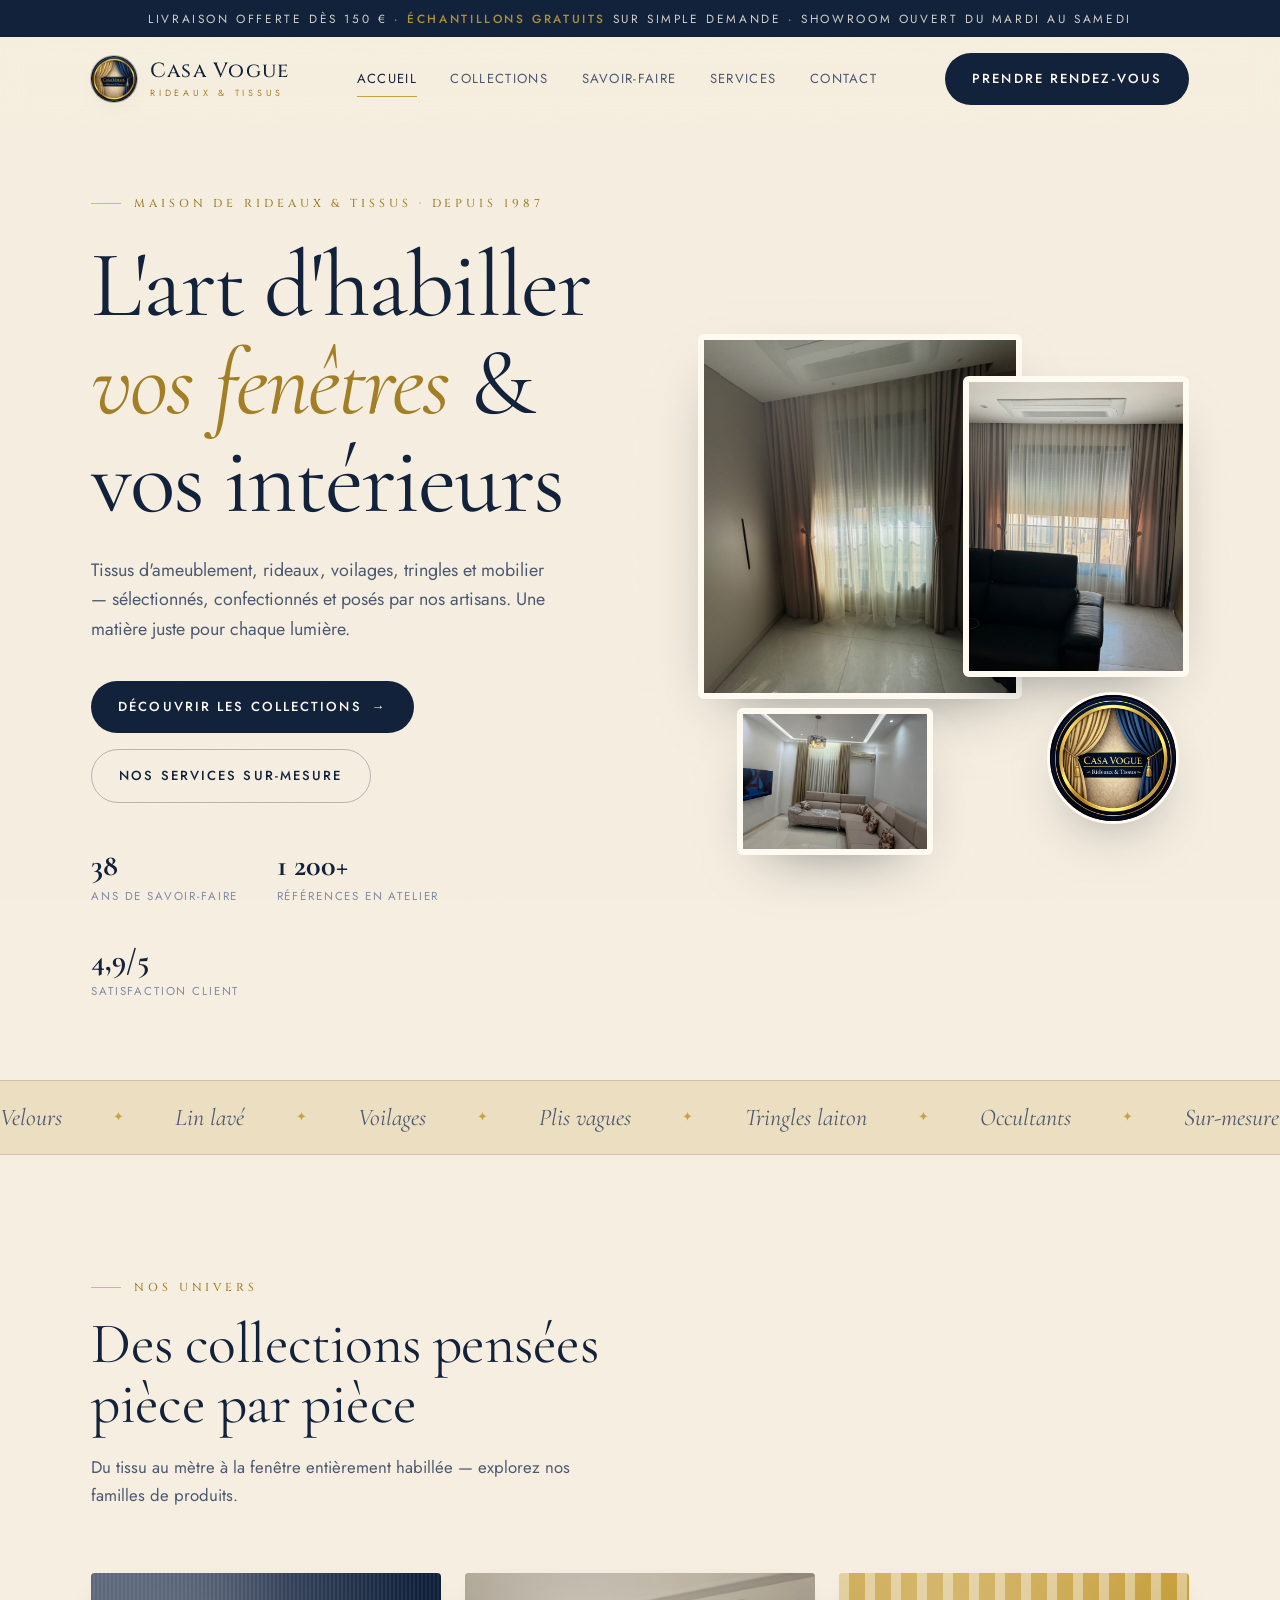
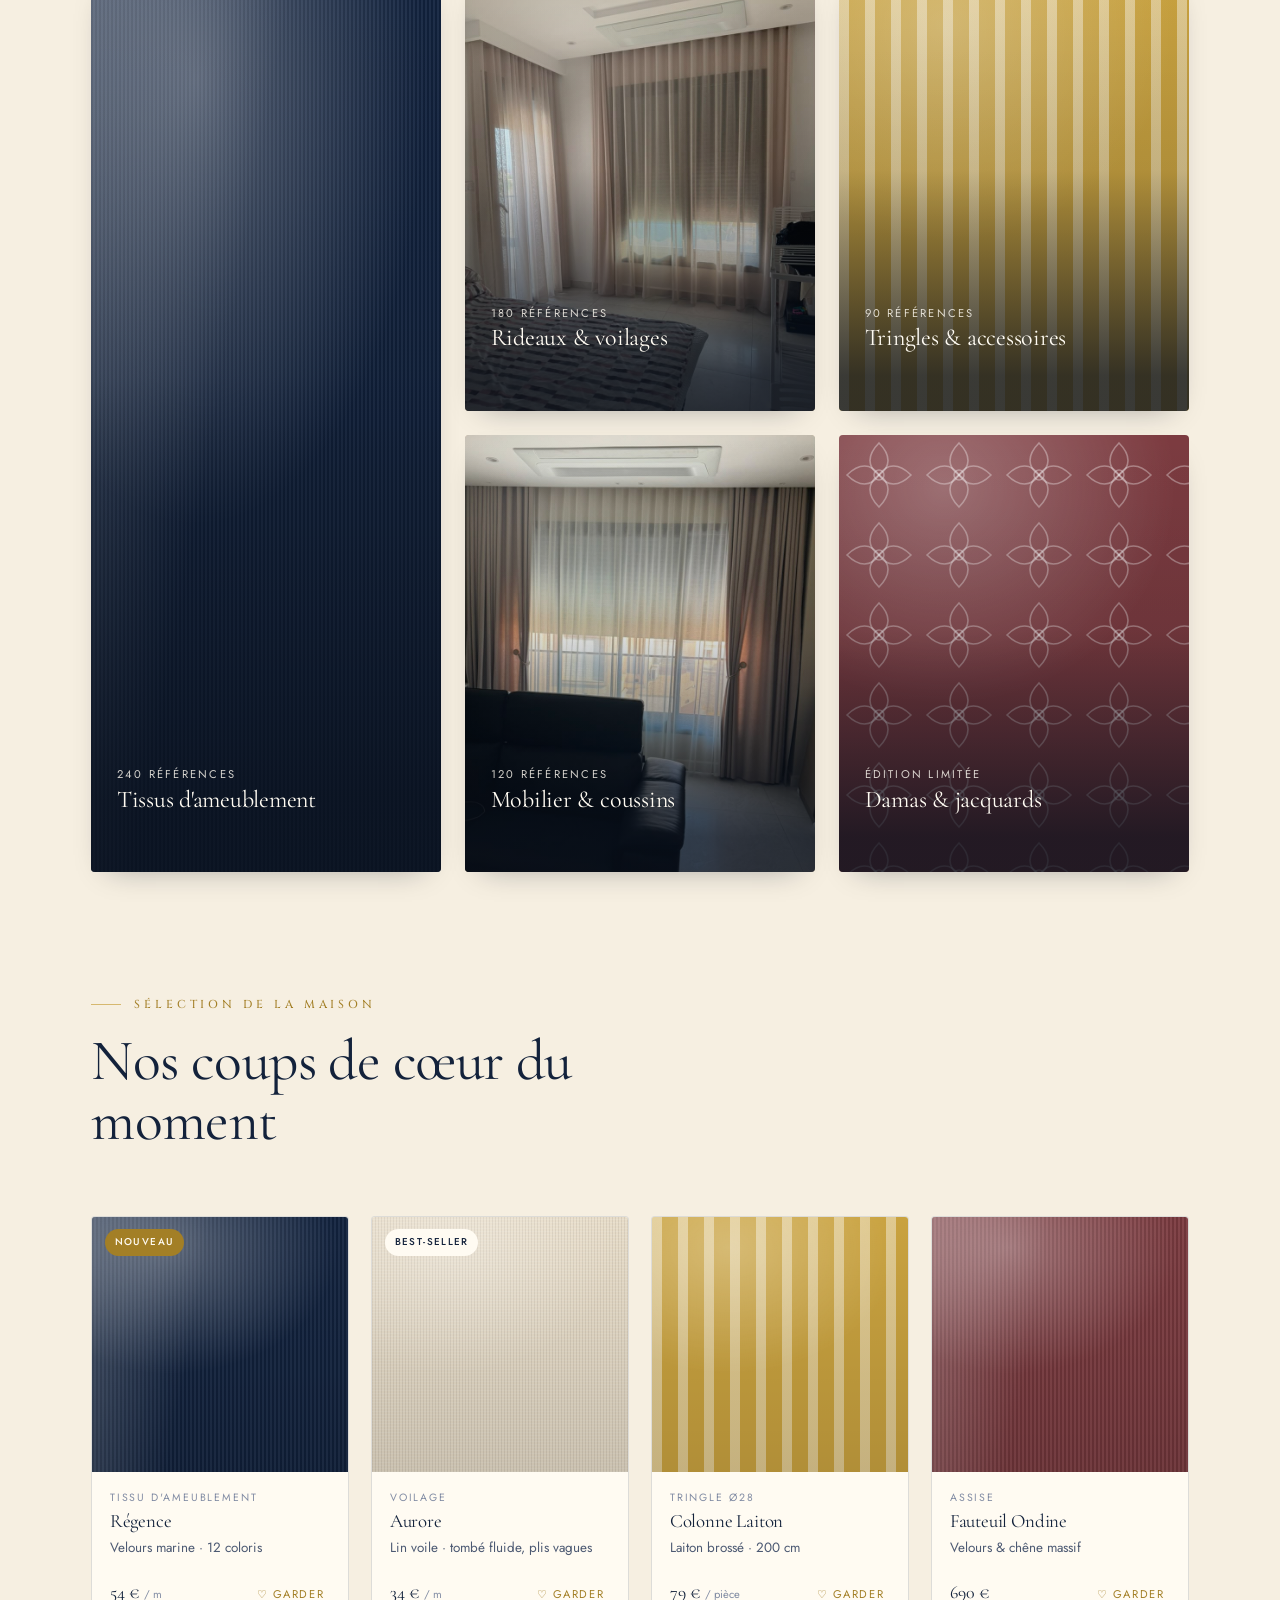
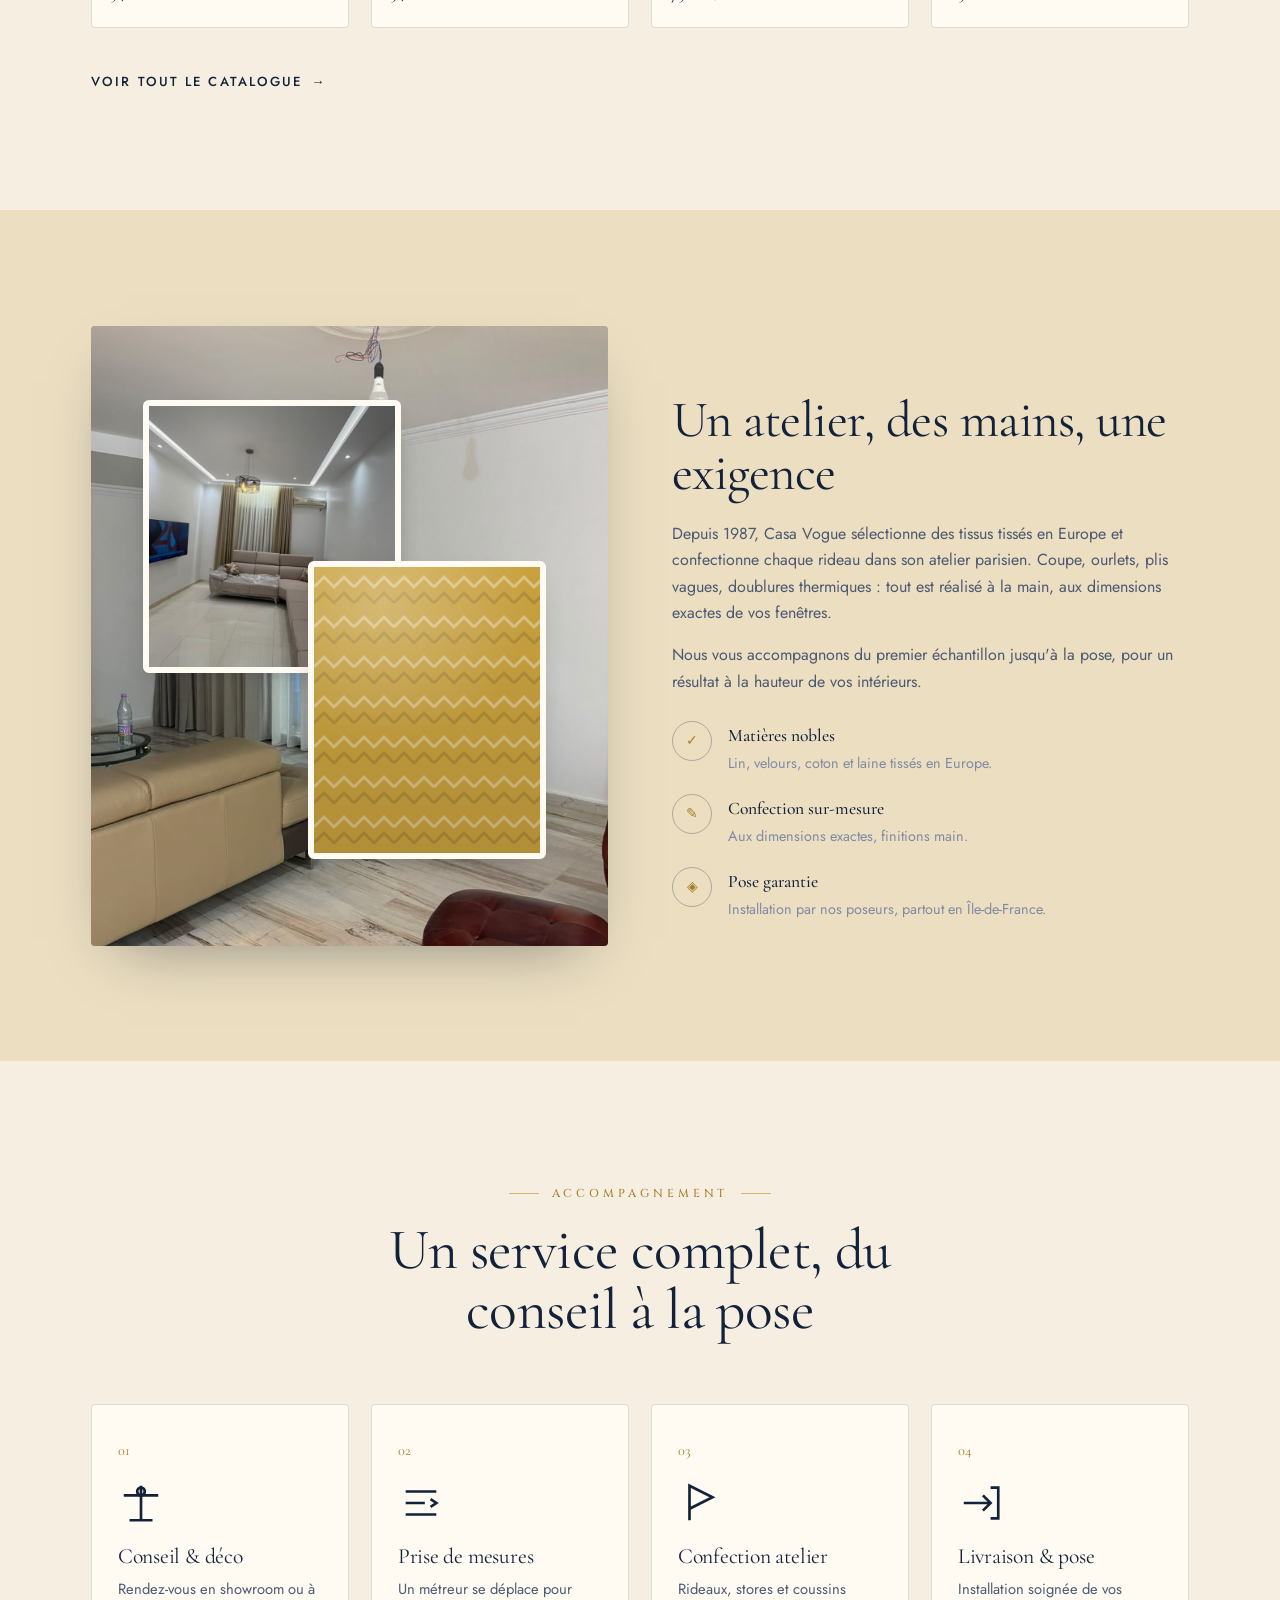
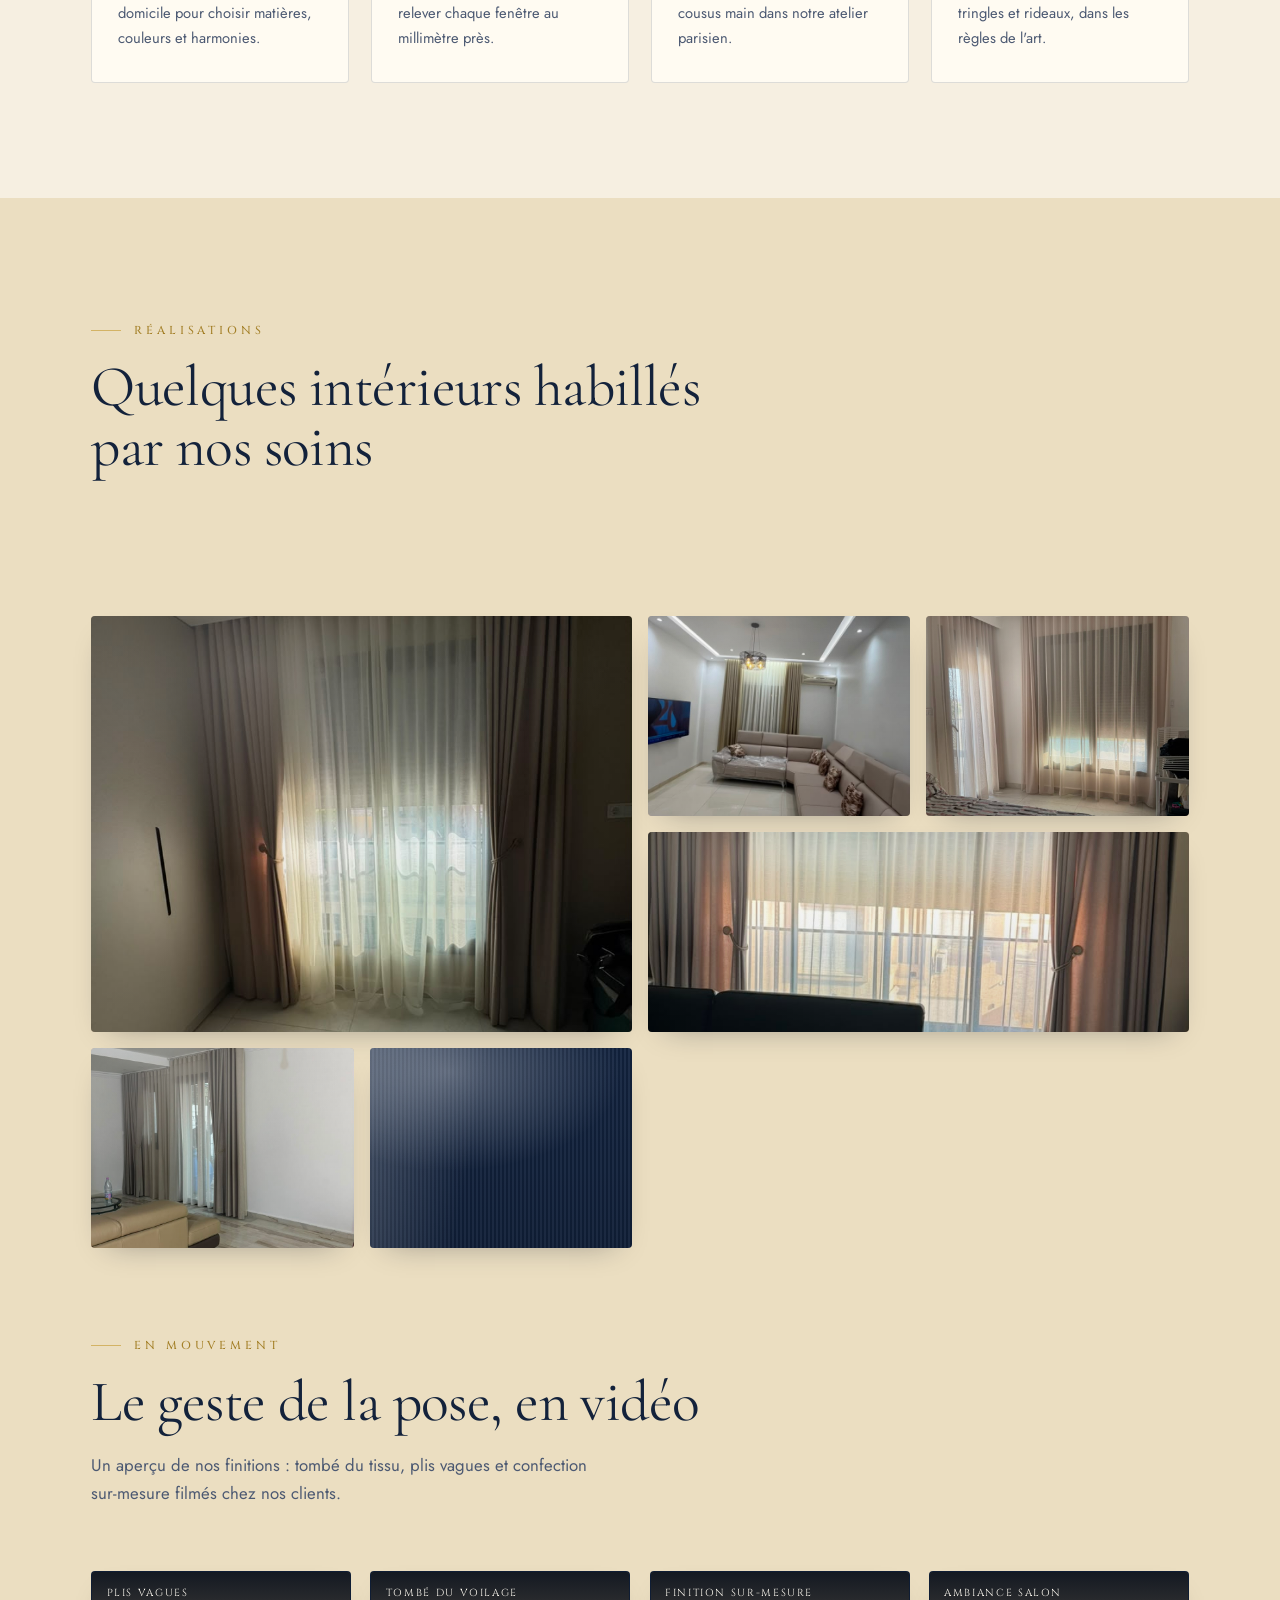
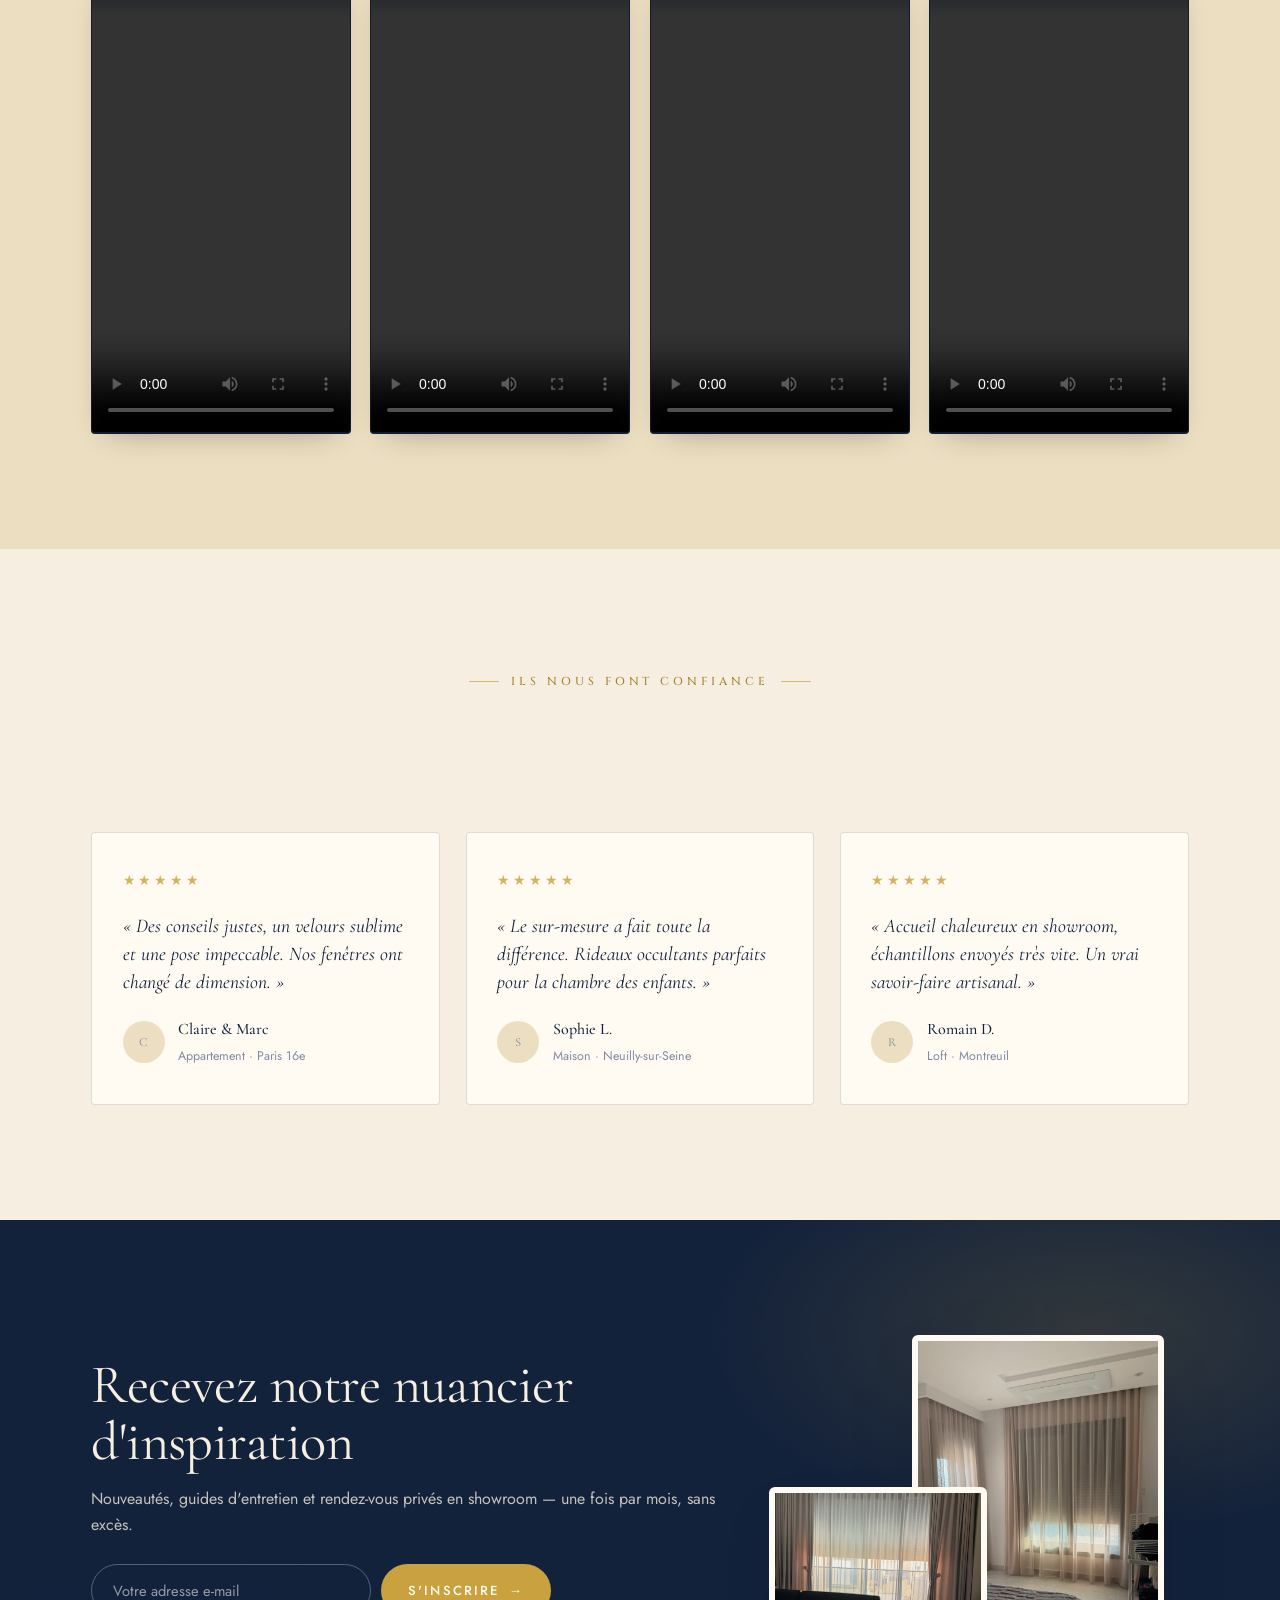
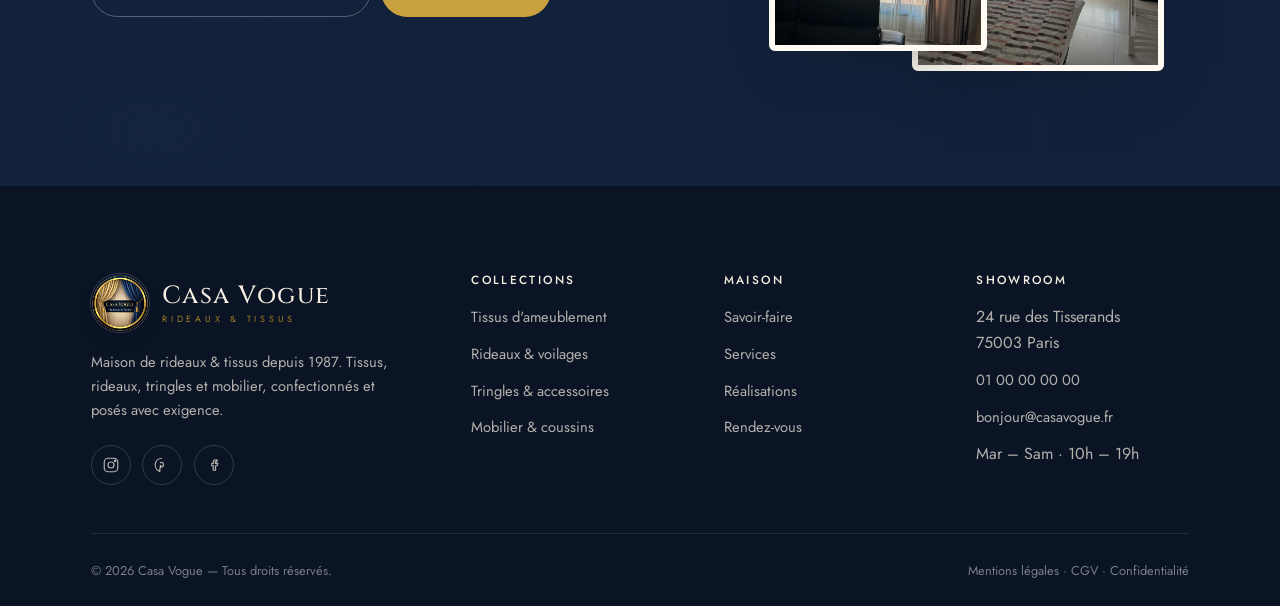
==== commit fdc842b0: "Habille le site avec la véritable identité Casa Vogue - Intègre le vrai logo (marine & or) : favicon" ====
--- a/index.html
+++ b/index.html
@@ -3,12 +3,13 @@
 <head>
   <meta charset="UTF-8" />
   <meta name="viewport" content="width=device-width, initial-scale=1.0" />
-  <title>CASA VOGUE — Maison de tissus, rideaux & ameublement</title>
-  <meta name="description" content="CASA VOGUE, maison de tissus depuis 1987. Tissus d'ameublement, rideaux & voilages, tringles et accessoires, mobilier sur-mesure. Conseil, confection et pose." />
-  <link rel="icon" href="assets/img/favicon.svg" type="image/svg+xml" />
+  <title>CASA VOGUE — Rideaux, tissus & ameublement sur-mesure</title>
+  <meta name="description" content="CASA VOGUE, maison de rideaux & tissus depuis 1987. Tissus d'ameublement, rideaux & voilages, tringles et accessoires, mobilier sur-mesure. Conseil, confection et pose." />
+  <link rel="icon" href="assets/img/logo.jpg" type="image/jpeg" />
+  <link rel="apple-touch-icon" href="assets/img/logo.jpg" />
   <link rel="preconnect" href="https://fonts.googleapis.com" />
   <link rel="preconnect" href="https://fonts.gstatic.com" crossorigin />
-  <link href="https://fonts.googleapis.com/css2?family=Fraunces:ital,opsz,wght@0,9..144,400;0,9..144,500;0,9..144,600;1,9..144,400;1,9..144,500&family=Jost:wght@300;400;500;600&display=swap" rel="stylesheet" />
+  <link href="https://fonts.googleapis.com/css2?family=Cinzel:wght@400;500;600&family=Cormorant+Garamond:ital,wght@0,400;0,500;0,600;1,400;1,500&family=Jost:wght@300;400;500;600&display=swap" rel="stylesheet" />
   <link rel="stylesheet" href="assets/css/styles.css" />
 </head>
 <body>
@@ -22,8 +23,8 @@
   <header class="nav">
     <div class="wrap nav-inner">
       <a href="index.html" class="brand" aria-label="Casa Vogue, accueil">
-        <span class="mark">Casa</span><span class="mark">Vogue</span>
-        <span class="sub">Paris</span>
+        <span class="brand-mark"><img src="assets/img/logo.jpg" alt="" /></span>
+        <span class="brand-word"><span class="mark">Casa Vogue</span><span class="sub">Rideaux &amp; Tissus</span></span>
       </a>
       <nav class="nav-links" aria-label="Navigation principale">
         <a href="index.html" aria-current="page">Accueil</a>
@@ -56,7 +57,7 @@
     <section class="hero">
       <div class="wrap hero-grid">
         <div class="hero-copy">
-          <span class="eyebrow" data-reveal>Maison de tissus · depuis 1987</span>
+          <span class="eyebrow" data-reveal>Maison de rideaux &amp; tissus · depuis 1987</span>
           <h1 data-reveal data-delay="1">L'art d'habiller <em>vos fenêtres</em> &amp; vos intérieurs</h1>
           <p class="hero-lede" data-reveal data-delay="2">
             Tissus d'ameublement, rideaux, voilages, tringles et mobilier — sélectionnés,
@@ -74,12 +75,10 @@
         </div>
 
         <div class="hero-collage" data-reveal data-delay="2" aria-hidden="true">
-          <div class="tile t1"><div class="swatch p-terracotta w-velours"></div></div>
-          <div class="tile t2"><div class="swatch p-bleunuit w-damas"></div></div>
-          <div class="tile t3"><div class="swatch p-lin w-lin"></div></div>
-          <div class="badge">
-            <div><span>Sur</span><b>Mesure</b><span>Atelier</span></div>
-          </div>
+          <div class="tile t1"><div class="swatch"><img src="assets/img/realisations/realisation-04.jpg" alt="" loading="lazy" /></div></div>
+          <div class="tile t2"><div class="swatch"><img src="assets/img/realisations/realisation-02.jpg" alt="" loading="lazy" /></div></div>
+          <div class="tile t3"><div class="swatch"><img src="assets/img/realisations/realisation-01.jpg" alt="" loading="lazy" /></div></div>
+          <div class="badge"><img src="assets/img/logo.jpg" alt="" /></div>
         </div>
       </div>
     </section>
@@ -87,9 +86,9 @@
     <!-- Marquee -->
     <div class="marquee" aria-hidden="true">
       <div class="marquee-track">
-        <span>Velours</span><span>Lin lavé</span><span>Voilages</span><span>Damas</span>
+        <span>Velours</span><span>Lin lavé</span><span>Voilages</span><span>Plis vagues</span>
         <span>Tringles laiton</span><span>Occultants</span><span>Sur-mesure</span>
-        <span>Velours</span><span>Lin lavé</span><span>Voilages</span><span>Damas</span>
+        <span>Velours</span><span>Lin lavé</span><span>Voilages</span><span>Plis vagues</span>
         <span>Tringles laiton</span><span>Occultants</span><span>Sur-mesure</span>
       </div>
     </div>
@@ -105,7 +104,7 @@
 
         <div class="collections-grid">
           <a href="collections.html#tissus" class="collection-card tall" data-reveal>
-            <div class="swatch p-terracotta w-velours"></div>
+            <div class="swatch p-marine w-velours"></div>
             <div class="overlay">
               <span class="count">240 références</span>
               <h3>Tissus d'ameublement</h3>
@@ -113,7 +112,7 @@
             </div>
           </a>
           <a href="collections.html#rideaux" class="collection-card" data-reveal data-delay="1">
-            <div class="swatch p-bleunuit w-lin"></div>
+            <div class="swatch"><img src="assets/img/realisations/realisation-05.jpg" alt="" loading="lazy" /></div>
             <div class="overlay">
               <span class="count">180 références</span>
               <h3>Rideaux &amp; voilages</h3>
@@ -121,7 +120,7 @@
             </div>
           </a>
           <a href="collections.html#tringles" class="collection-card" data-reveal data-delay="2">
-            <div class="swatch p-ochre w-rayures"></div>
+            <div class="swatch p-dore w-rayures"></div>
             <div class="overlay">
               <span class="count">90 références</span>
               <h3>Tringles &amp; accessoires</h3>
@@ -129,7 +128,7 @@
             </div>
           </a>
           <a href="collections.html#ameublement" class="collection-card" data-reveal data-delay="1">
-            <div class="swatch p-olive w-velours"></div>
+            <div class="swatch"><img src="assets/img/realisations/realisation-02.jpg" alt="" loading="lazy" /></div>
             <div class="overlay">
               <span class="count">120 références</span>
               <h3>Mobilier &amp; coussins</h3>
@@ -157,23 +156,23 @@
         </div>
         <div class="product-grid">
           <article class="product" data-reveal>
-            <div class="thumb"><span class="tag new">Nouveau</span><div class="swatch p-terracotta w-velours"></div></div>
+            <div class="thumb"><span class="tag new">Nouveau</span><div class="swatch p-marine w-velours"></div></div>
             <div class="body">
-              <span class="cat">Tissu d'ameublement</span><h3>Séville</h3>
-              <span class="matiere">Velours de coton · 12 coloris</span>
-              <div class="foot"><span class="price">48 € <small>/ m</small></span><button class="fav" type="button">♡ Garder</button></div>
+              <span class="cat">Tissu d'ameublement</span><h3>Régence</h3>
+              <span class="matiere">Velours marine · 12 coloris</span>
+              <div class="foot"><span class="price">54 € <small>/ m</small></span><button class="fav" type="button">♡ Garder</button></div>
             </div>
           </article>
           <article class="product" data-reveal data-delay="1">
             <div class="thumb"><span class="tag">Best-seller</span><div class="swatch p-ivoire w-lin"></div></div>
             <div class="body">
               <span class="cat">Voilage</span><h3>Aurore</h3>
-              <span class="matiere">Lin voile · tombé fluide</span>
+              <span class="matiere">Lin voile · tombé fluide, plis vagues</span>
               <div class="foot"><span class="price">34 € <small>/ m</small></span><button class="fav" type="button">♡ Garder</button></div>
             </div>
           </article>
           <article class="product" data-reveal data-delay="2">
-            <div class="thumb"><div class="swatch p-ochre w-rayures"></div></div>
+            <div class="thumb"><div class="swatch p-dore w-rayures"></div></div>
             <div class="body">
               <span class="cat">Tringle Ø28</span><h3>Colonne Laiton</h3>
               <span class="matiere">Laiton brossé · 200 cm</span>
@@ -199,15 +198,15 @@
     <section class="section" id="savoir-faire" style="background:var(--paper-2)">
       <div class="wrap split reverse">
         <div class="split-art" data-reveal aria-hidden="true">
-          <div class="swatch p-lin w-lin"></div>
-          <div class="swatch-frame" style="inset:12% 40% 44% 10%"><div class="swatch p-terracotta w-velours"></div></div>
-          <div class="swatch-frame" style="inset:38% 12% 14% 42%"><div class="swatch p-olive w-chevron"></div></div>
+          <div class="swatch"><img src="assets/img/realisations/realisation-03.jpg" alt="Salon habillé par Casa Vogue, rideaux occultants et voilage plis vagues" loading="lazy" /></div>
+          <div class="swatch-frame" style="inset:12% 40% 44% 10%"><div class="swatch"><img src="assets/img/realisations/realisation-01.jpg" alt="" loading="lazy" /></div></div>
+          <div class="swatch-frame" style="inset:38% 12% 14% 42%"><div class="swatch p-dore w-chevron"></div></div>
         </div>
         <div class="split-copy">
           <span class="eyebrow" data-reveal>Notre savoir-faire</span>
           <h2 data-reveal data-delay="1">Un atelier, des mains, une exigence</h2>
           <p data-reveal data-delay="2">Depuis 1987, Casa Vogue sélectionne des tissus tissés en Europe et confectionne chaque
-            rideau dans son atelier parisien. Coupe, ourlets, plis, doublures thermiques : tout est
+            rideau dans son atelier parisien. Coupe, ourlets, plis vagues, doublures thermiques : tout est
             réalisé à la main, aux dimensions exactes de vos fenêtres.</p>
           <p data-reveal data-delay="2">Nous vous accompagnons du premier échantillon jusqu'à la pose,
             pour un résultat à la hauteur de vos intérieurs.</p>
@@ -262,14 +261,39 @@
         <div class="section-head">
           <span class="eyebrow" data-reveal>Réalisations</span>
           <h2 data-reveal data-delay="1">Quelques intérieurs habillés par nos soins</h2>
+          <p data-reveal data-delay="2">Chaque chantier est différent : voici quelques poses récentes chez nos clients — plis vagues, doubles rideaux et embrasses sur-mesure.</p>
         </div>
         <div class="gallery" data-reveal>
-          <figure class="g-wide g-tall"><div class="swatch p-bordeaux w-velours"></div><figcaption>Salon haussmannien · Paris 8e</figcaption></figure>
-          <figure><div class="swatch p-sage w-lin"></div><figcaption>Chambre · Neuilly</figcaption></figure>
-          <figure><div class="swatch p-ochre w-damas"></div><figcaption>Bureau · Versailles</figcaption></figure>
-          <figure class="g-wide"><div class="swatch p-bleunuit w-rayures"></div><figcaption>Suite hôtelière · Paris 1er</figcaption></figure>
-          <figure><div class="swatch p-terracotta w-chevron"></div><figcaption>Séjour · Boulogne</figcaption></figure>
-          <figure><div class="swatch p-vertdeau w-carreaux"></div><figcaption>Véranda · Saint-Cloud</figcaption></figure>
+          <figure class="g-wide g-tall"><div class="swatch"><img src="assets/img/realisations/realisation-04.jpg" alt="Chambre, rideau tamisant et voilage plis vagues" loading="lazy" /></div><figcaption>Chambre · Rideau tamisant &amp; voilage</figcaption></figure>
+          <figure><div class="swatch"><img src="assets/img/realisations/realisation-01.jpg" alt="Chambre, voilage plis vagues sur baie vitrée" loading="lazy" /></div><figcaption>Chambre · Voilage plis vagues</figcaption></figure>
+          <figure><div class="swatch"><img src="assets/img/realisations/realisation-05.jpg" alt="Séjour, angle de rideaux avec corniche intégrée" loading="lazy" /></div><figcaption>Séjour · Corniche intégrée</figcaption></figure>
+          <figure class="g-wide"><div class="swatch"><img src="assets/img/realisations/realisation-02.jpg" alt="Salon avec double rideau et canapé d'angle" loading="lazy" /></div><figcaption>Salon · Ensemble complet</figcaption></figure>
+          <figure><div class="swatch"><img src="assets/img/realisations/realisation-03.jpg" alt="Salon, double rideau occultant et voilage" loading="lazy" /></div><figcaption>Salon · Double rideau</figcaption></figure>
+          <figure><div class="swatch p-marine w-velours"></div><figcaption>Atelier · Nuancier velours</figcaption></figure>
+        </div>
+
+        <div class="section-head" style="margin-top:5rem">
+          <span class="eyebrow" data-reveal>En mouvement</span>
+          <h2 data-reveal data-delay="1">Le geste de la pose, en vidéo</h2>
+          <p data-reveal data-delay="2">Un aperçu de nos finitions : tombé du tissu, plis vagues et confection sur-mesure filmés chez nos clients.</p>
+        </div>
+        <div class="video-grid" data-reveal>
+          <div class="video-card">
+            <span class="vlabel">Plis vagues</span>
+            <video src="assets/video/realisation-01.mp4" controls preload="metadata" playsinline></video>
+          </div>
+          <div class="video-card">
+            <span class="vlabel">Tombé du voilage</span>
+            <video src="assets/video/realisation-02.mp4" controls preload="metadata" playsinline></video>
+          </div>
+          <div class="video-card">
+            <span class="vlabel">Finition sur-mesure</span>
+            <video src="assets/video/realisation-03.mp4" controls preload="metadata" playsinline></video>
+          </div>
+          <div class="video-card">
+            <span class="vlabel">Ambiance salon</span>
+            <video src="assets/video/realisation-04.mp4" controls preload="metadata" playsinline></video>
+          </div>
         </div>
       </div>
     </section>
@@ -315,8 +339,8 @@
         </div>
         <div data-reveal data-delay="2">
           <div class="hero-collage" style="aspect-ratio:1/.8" aria-hidden="true">
-            <div class="tile t2" style="width:60%;right:6%;top:0"><div class="swatch p-ochre w-damas"></div></div>
-            <div class="tile t3" style="width:52%;left:0;bottom:6%"><div class="swatch p-vertdeau w-lin"></div></div>
+            <div class="tile t2" style="width:60%;right:6%;top:0"><div class="swatch"><img src="assets/img/realisations/realisation-05.jpg" alt="" loading="lazy" /></div></div>
+            <div class="tile t3" style="width:52%;left:0;bottom:6%"><div class="swatch"><img src="assets/img/realisations/realisation-02.jpg" alt="" loading="lazy" /></div></div>
           </div>
         </div>
       </div>
@@ -328,8 +352,11 @@
     <div class="wrap">
       <div class="footer-top">
         <div>
-          <div class="brand">Casa Vogue</div>
-          <p>Maison de tissus & ameublement depuis 1987. Tissus, rideaux, tringles et mobilier, confectionnés et posés avec exigence.</p>
+          <a href="index.html" class="brand">
+            <span class="brand-mark"><img src="assets/img/logo.jpg" alt="" /></span>
+            <span class="brand-word"><span class="mark">Casa Vogue</span><span class="sub">Rideaux &amp; Tissus</span></span>
+          </a>
+          <p>Maison de rideaux &amp; tissus depuis 1987. Tissus, rideaux, tringles et mobilier, confectionnés et posés avec exigence.</p>
           <div class="socials">
             <a href="#" aria-label="Instagram"><svg width="18" height="18" viewBox="0 0 24 24" fill="none" stroke="currentColor" stroke-width="1.6"><rect x="3" y="3" width="18" height="18" rx="5"/><circle cx="12" cy="12" r="4"/><circle cx="17.5" cy="6.5" r="1"/></svg></a>
             <a href="#" aria-label="Pinterest"><svg width="18" height="18" viewBox="0 0 24 24" fill="none" stroke="currentColor" stroke-width="1.6"><path d="M12 3a9 9 0 00-3 17.5c-.1-1 0-2 .2-3l1.2-5"/><path d="M9.5 9.5A2.5 2.5 0 0114 11c0 2-1 3.5-2.5 3.5S9 13.5 10 12"/></svg></a>
--- a/assets/css/styles.css
+++ b/assets/css/styles.css
@@ -1,30 +1,31 @@
 /* =====================================================================
-   CASA VOGUE — Maison de tissus & ameublement
-   Design system : ivoire chaud · encre espresso · terracotta · olive
-   Typographie : Fraunces (display) + Jost (texte)
+   CASA VOGUE — Rideaux & Tissus
+   Design system : ivoire chaud · marine profond · or · esprit "rideau de scène"
+   Typographie : Cinzel (capitales) + Cormorant Garamond (display) + Jost (texte)
    ===================================================================== */
 
 /* ------------------------------ Tokens ------------------------------ */
 :root {
   /* Palette */
-  --paper:        #f4ece0;
-  --paper-2:      #ecdfcd;
-  --cream:        #fbf6ee;
-  --ink:          #241d17;
-  --ink-soft:     #5c5147;
-  --ink-faint:    #8a7d70;
-  --terracotta:   #b56a45;
-  --terracotta-d: #96522f;
-  --olive:        #6d7355;
-  --bordeaux:     #7c3b40;
-  --gold:         #a9803f;
-  --line:         rgba(36, 29, 23, .14);
-  --line-strong:  rgba(36, 29, 23, .28);
-  --shadow:       0 24px 60px -30px rgba(36, 29, 23, .45);
-  --shadow-sm:    0 12px 30px -18px rgba(36, 29, 23, .4);
+  --paper:        #f6efe1;
+  --paper-2:      #ebdec1;
+  --cream:        #fffbf2;
+  --ink:          #13223b;
+  --ink-soft:     #4c5972;
+  --ink-faint:    #808ba3;
+  --terracotta:   #c9a23f;   /* or — accents, liens, boutons */
+  --terracotta-d: #a37f26;   /* or profond — hover */
+  --olive:        #16294a;   /* marine secondaire */
+  --bordeaux:     #0f1d33;   /* marine profond — badges, avatars */
+  --gold:         #d4b45a;   /* or clair — étoiles, filets */
+  --line:         rgba(19, 34, 59, .14);
+  --line-strong:  rgba(19, 34, 59, .28);
+  --shadow:       0 24px 60px -30px rgba(11, 20, 36, .5);
+  --shadow-sm:    0 12px 30px -18px rgba(11, 20, 36, .42);
 
   /* Type */
-  --display: "Fraunces", "Playfair Display", Georgia, serif;
+  --display: "Cormorant Garamond", "Playfair Display", Georgia, serif;
+  --caps:    "Cinzel", "Cormorant Garamond", Georgia, serif;
   --body:    "Jost", "Century Gothic", sans-serif;
 
   /* Rhythm */
@@ -68,7 +69,7 @@
 /* --------------------------- Typography ----------------------------- */
 h1, h2, h3, h4 { font-family: var(--display); font-weight: 400; line-height: 1.04; letter-spacing: -.01em; }
 .eyebrow {
-  font-family: var(--body);
+  font-family: var(--caps);
   font-size: .72rem;
   letter-spacing: .34em;
   text-transform: uppercase;
@@ -135,11 +136,23 @@
   border-bottom: 1px solid transparent;
   transition: border-color .4s, background .4s, box-shadow .4s;
 }
-.nav.scrolled { border-color: var(--line); box-shadow: 0 10px 30px -24px rgba(36,29,23,.5); }
-.nav-inner { display: flex; align-items: center; justify-content: space-between; height: 76px; }
-.brand { display: flex; align-items: baseline; gap: .5rem; font-family: var(--display); font-size: 1.5rem; letter-spacing: .02em; }
-.brand .mark { font-weight: 600; }
-.brand .sub { font-family: var(--body); font-size: .58rem; letter-spacing: .42em; text-transform: uppercase; color: var(--terracotta-d); align-self: center; }
+.nav.scrolled { border-color: var(--line); box-shadow: 0 10px 30px -24px rgba(11,20,36,.5); }
+.nav-inner { display: flex; align-items: center; justify-content: space-between; height: 84px; }
+.brand { display: flex; align-items: center; gap: .8rem; }
+.brand-mark {
+  flex: none; width: 46px; height: 46px; border-radius: 50%; overflow: hidden;
+  position: relative; box-shadow: 0 0 0 1px var(--line-strong), var(--shadow-sm);
+  transition: transform .5s var(--ease);
+}
+.brand:hover .brand-mark { transform: rotate(8deg) scale(1.04); }
+.brand-mark img { width: 100%; height: 100%; object-fit: cover; transform: scale(1.14); display: block; }
+.brand-word { display: flex; flex-direction: column; line-height: 1.05; }
+.brand-word .mark {
+  font-family: var(--caps); font-size: 1.28rem; font-weight: 500; letter-spacing: .06em;
+  color: var(--ink);
+}
+.brand-word .sub { font-family: var(--body); font-size: .56rem; letter-spacing: .42em; text-transform: uppercase; color: var(--terracotta-d); margin-top: .3rem; }
+.footer .brand-word .mark { color: var(--paper); }
 .nav-links { display: flex; align-items: center; gap: 2.1rem; }
 .nav-links a {
   font-size: .82rem; letter-spacing: .1em; text-transform: uppercase; color: var(--ink-soft);
@@ -181,14 +194,14 @@
 .hero-collage .t3 { width: 40%; aspect-ratio: 4/3; left: 8%; bottom: 0; z-index: 4; }
 .hero-collage .badge {
   position: absolute; right: 2%; bottom: 6%; z-index: 5;
-  width: 122px; height: 122px; border-radius: 50%;
-  background: var(--bordeaux); color: var(--cream);
+  width: 132px; height: 132px; border-radius: 50%;
+  background: var(--bordeaux); color: var(--cream); overflow: hidden;
   display: grid; place-items: center; text-align: center;
   font-family: var(--display); line-height: 1.1; box-shadow: var(--shadow);
-  animation: spin-slow 26s linear infinite;
-}
-.hero-collage .badge span { font-size: .62rem; letter-spacing: .12em; text-transform: uppercase; font-family: var(--body); display: block; }
-.hero-collage .badge b { font-size: 1.35rem; display: block; }
+  animation: spin-slow 30s linear infinite;
+  border: 3px solid var(--cream);
+}
+.hero-collage .badge img { width: 100%; height: 100%; object-fit: cover; transform: scale(1.1); }
 @keyframes spin-slow { to { transform: rotate(360deg); } }
 @media (prefers-reduced-motion: reduce) { .hero-collage .badge { animation: none; } }
 
@@ -204,6 +217,8 @@
 /* --------------------------- Swatch art ----------------------------- */
 /* Base fabric swatch; palette + weave set by modifier classes */
 .swatch { position: relative; width: 100%; height: 100%; background-color: var(--sw, #cbb69b); overflow: hidden; }
+/* Real photography filling a swatch container (véritables réalisations) */
+.swatch > img { position: absolute; inset: 0; width: 100%; height: 100%; object-fit: cover; }
 .swatch::after { /* soft light + weave sheen */
   content: ""; position: absolute; inset: 0;
   background:
@@ -247,6 +262,8 @@
 .p-rouille    { --sw: #a4522f; }
 .p-vertdeau   { --sw: #7fa39a; }
 .p-prune      { --sw: #5f4457; }
+.p-marine     { --sw: #12233f; }
+.p-dore       { --sw: #c9a23f; }
 
 /* --------------------------- Collections ---------------------------- */
 .collections-grid { display: grid; grid-template-columns: repeat(3, 1fr); gap: 1.5rem; }
@@ -258,7 +275,7 @@
 .collection-card:hover .swatch { transform: scale(1.06); }
 .collection-card .overlay {
   position: absolute; inset: 0; z-index: 2;
-  background: linear-gradient(to top, rgba(20,15,11,.72) 8%, rgba(20,15,11,.06) 55%, transparent);
+  background: linear-gradient(to top, rgba(9,16,28,.74) 8%, rgba(9,16,28,.08) 55%, transparent);
   display: flex; flex-direction: column; justify-content: flex-end; padding: 1.6rem;
   color: var(--cream);
 }
@@ -332,7 +349,7 @@
 }
 .service::before {
   content: ""; position: absolute; left: 0; top: 0; width: 100%; height: 3px;
-  background: linear-gradient(90deg, var(--terracotta), var(--gold)); transform: scaleX(0); transform-origin: left; transition: transform .5s var(--ease);
+  background: linear-gradient(90deg, var(--olive), var(--terracotta), var(--gold)); transform: scaleX(0); transform-origin: left; transition: transform .5s var(--ease);
 }
 .service:hover { transform: translateY(-6px); }
 .service:hover::before { transform: scaleX(1); }
@@ -348,13 +365,28 @@
 .gallery figure:hover .swatch { transform: scale(1.08); }
 .gallery figcaption {
   position: absolute; left: 0; bottom: 0; right: 0; padding: 1rem;
-  background: linear-gradient(to top, rgba(20,15,11,.66), transparent);
+  background: linear-gradient(to top, rgba(9,16,28,.68), transparent);
   color: var(--cream); font-size: .8rem; letter-spacing: .1em; text-transform: uppercase;
   transform: translateY(6px); opacity: 0; transition: all .4s var(--ease);
 }
 .gallery figure:hover figcaption { transform: translateY(0); opacity: 1; }
 .g-wide { grid-column: span 2; }
 .g-tall { grid-row: span 2; }
+
+/* ----------------------------- Vidéos -------------------------------- */
+.video-grid { display: grid; grid-template-columns: repeat(4, 1fr); gap: 1.2rem; margin-top: 3rem; }
+.video-card {
+  position: relative; border-radius: var(--radius); overflow: hidden;
+  box-shadow: var(--shadow-sm); background: var(--bordeaux); aspect-ratio: 9/16;
+  border: 1px solid var(--line);
+}
+.video-card video { width: 100%; height: 100%; object-fit: cover; display: block; background: var(--bordeaux); }
+.video-card .vlabel {
+  position: absolute; left: 0; right: 0; top: 0; z-index: 2; padding: .8rem .9rem;
+  font-family: var(--caps); font-size: .64rem; letter-spacing: .16em; text-transform: uppercase;
+  color: var(--cream); background: linear-gradient(to bottom, rgba(9,16,28,.75), transparent);
+  pointer-events: none;
+}
 
 /* --------------------------- Testimonials --------------------------- */
 .testi-grid { display: grid; grid-template-columns: repeat(3, 1fr); gap: 1.6rem; }
@@ -374,8 +406,8 @@
 .cta-band::before {
   content: ""; position: absolute; inset: 0; opacity: .5;
   background:
-    radial-gradient(50% 60% at 85% 20%, rgba(181,106,69,.5), transparent 60%),
-    radial-gradient(45% 55% at 12% 90%, rgba(109,115,85,.45), transparent 60%);
+    radial-gradient(50% 60% at 85% 20%, rgba(201,162,63,.35), transparent 60%),
+    radial-gradient(45% 55% at 12% 90%, rgba(22,41,74,.6), transparent 60%);
 }
 .cta-inner { position: relative; display: grid; grid-template-columns: 1.2fr .8fr; gap: 3rem; align-items: center; }
 .cta-inner h2 { font-size: clamp(2rem, 5vw, 3.4rem); }
@@ -392,9 +424,11 @@
 .cta-msg { margin-top: .8rem; font-size: .82rem; color: var(--terracotta); min-height: 1.2em; }
 
 /* ------------------------------ Footer ------------------------------ */
-.footer { background: #1c1610; color: color-mix(in srgb, var(--paper) 72%, transparent); padding-top: clamp(3.5rem, 7vw, 5.5rem); }
+.footer { background: #0a1425; color: color-mix(in srgb, var(--paper) 72%, transparent); padding-top: clamp(3.5rem, 7vw, 5.5rem); }
 .footer-top { display: grid; grid-template-columns: 1.6fr 1fr 1fr 1fr; gap: 2.5rem; padding-bottom: 3rem; border-bottom: 1px solid rgba(255,255,255,.1); }
-.footer .brand { color: var(--paper); font-size: 1.7rem; margin-bottom: 1rem; }
+.footer .brand { margin-bottom: 1.1rem; }
+.footer .brand-mark { width: 58px; height: 58px; box-shadow: 0 0 0 1px rgba(255,255,255,.18), var(--shadow-sm); }
+.footer .brand-word .mark { font-size: 1.55rem; }
 .footer p { font-size: .92rem; max-width: 34ch; }
 .footer h4 { font-family: var(--body); font-size: .74rem; letter-spacing: .2em; text-transform: uppercase; color: var(--paper); margin-bottom: 1.1rem; font-weight: 500; }
 .footer ul { display: grid; gap: .65rem; }
@@ -459,11 +493,11 @@
 }
 .mobile-menu.open { transform: none; }
 .mobile-menu a { font-family: var(--display); font-size: 2rem; padding: .7rem 0; border-bottom: 1px solid var(--line); }
-.mobile-menu .btn { margin-top: 1.6rem; justify-content: center; }
+.mobile-menu .btn { margin-top: 1.6rem; justify-content: center; font-size: .74rem; letter-spacing: .1em; white-space: nowrap; }
 
 /* ------------------------------ Responsive -------------------------- */
 @media (max-width: 1024px) {
-  .product-grid, .services-grid, .gallery { grid-template-columns: repeat(3, 1fr); }
+  .product-grid, .services-grid, .gallery, .video-grid { grid-template-columns: repeat(3, 1fr); }
   .footer-top { grid-template-columns: 1fr 1fr; }
 }
 @media (max-width: 860px) {
@@ -477,6 +511,7 @@
   .collection-card.tall { grid-row: span 1; aspect-ratio: 4/5; }
   .product-grid, .services-grid, .gallery { grid-template-columns: repeat(2, 1fr); }
   .gallery { grid-auto-rows: 160px; }
+  .video-grid { grid-template-columns: repeat(2, 1fr); }
 }
 @media (max-width: 560px) {
   .collections-grid, .testi-grid, .product-grid, .services-grid { grid-template-columns: 1fr; }
@@ -485,4 +520,5 @@
   .g-wide, .g-tall { grid-column: auto; grid-row: auto; }
   .newsletter { flex-direction: column; }
   .newsletter .btn-primary { justify-content: center; }
-}
+  .video-grid { grid-template-columns: repeat(2, 1fr); gap: .7rem; }
+}
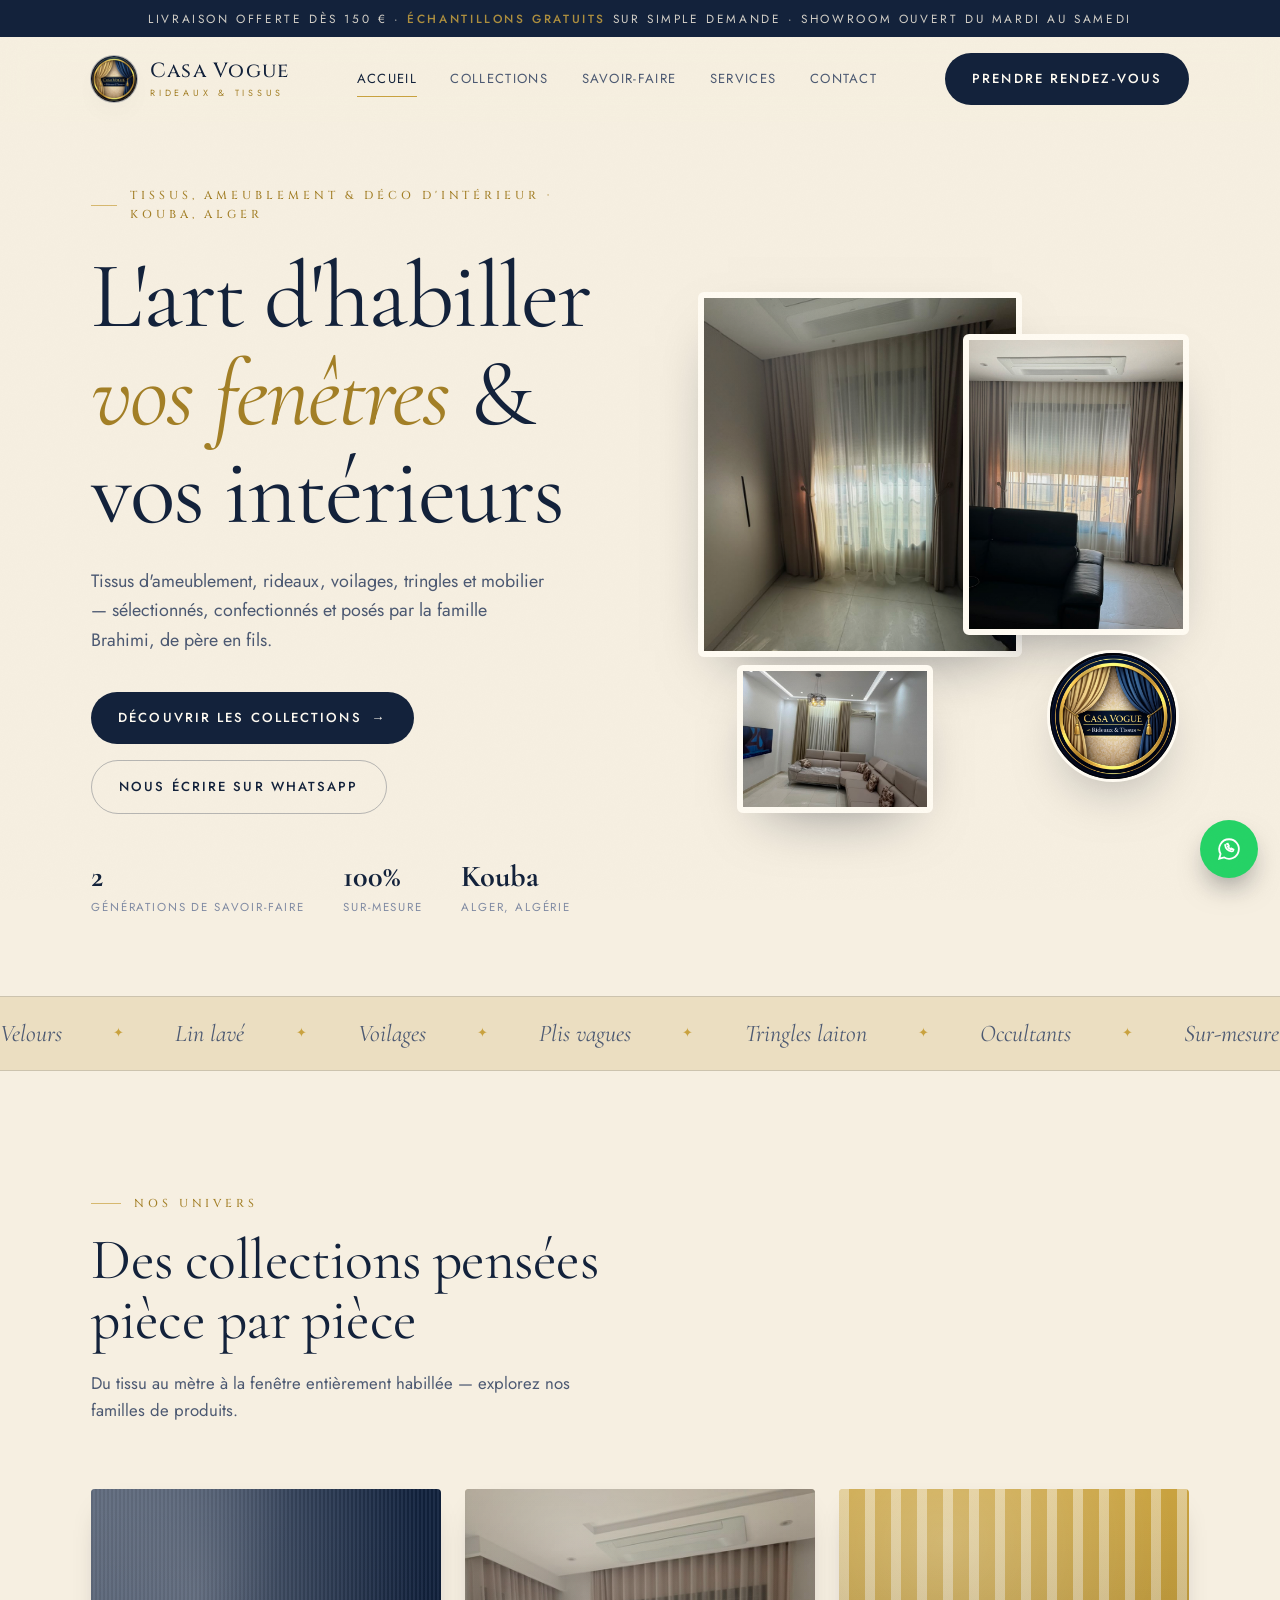
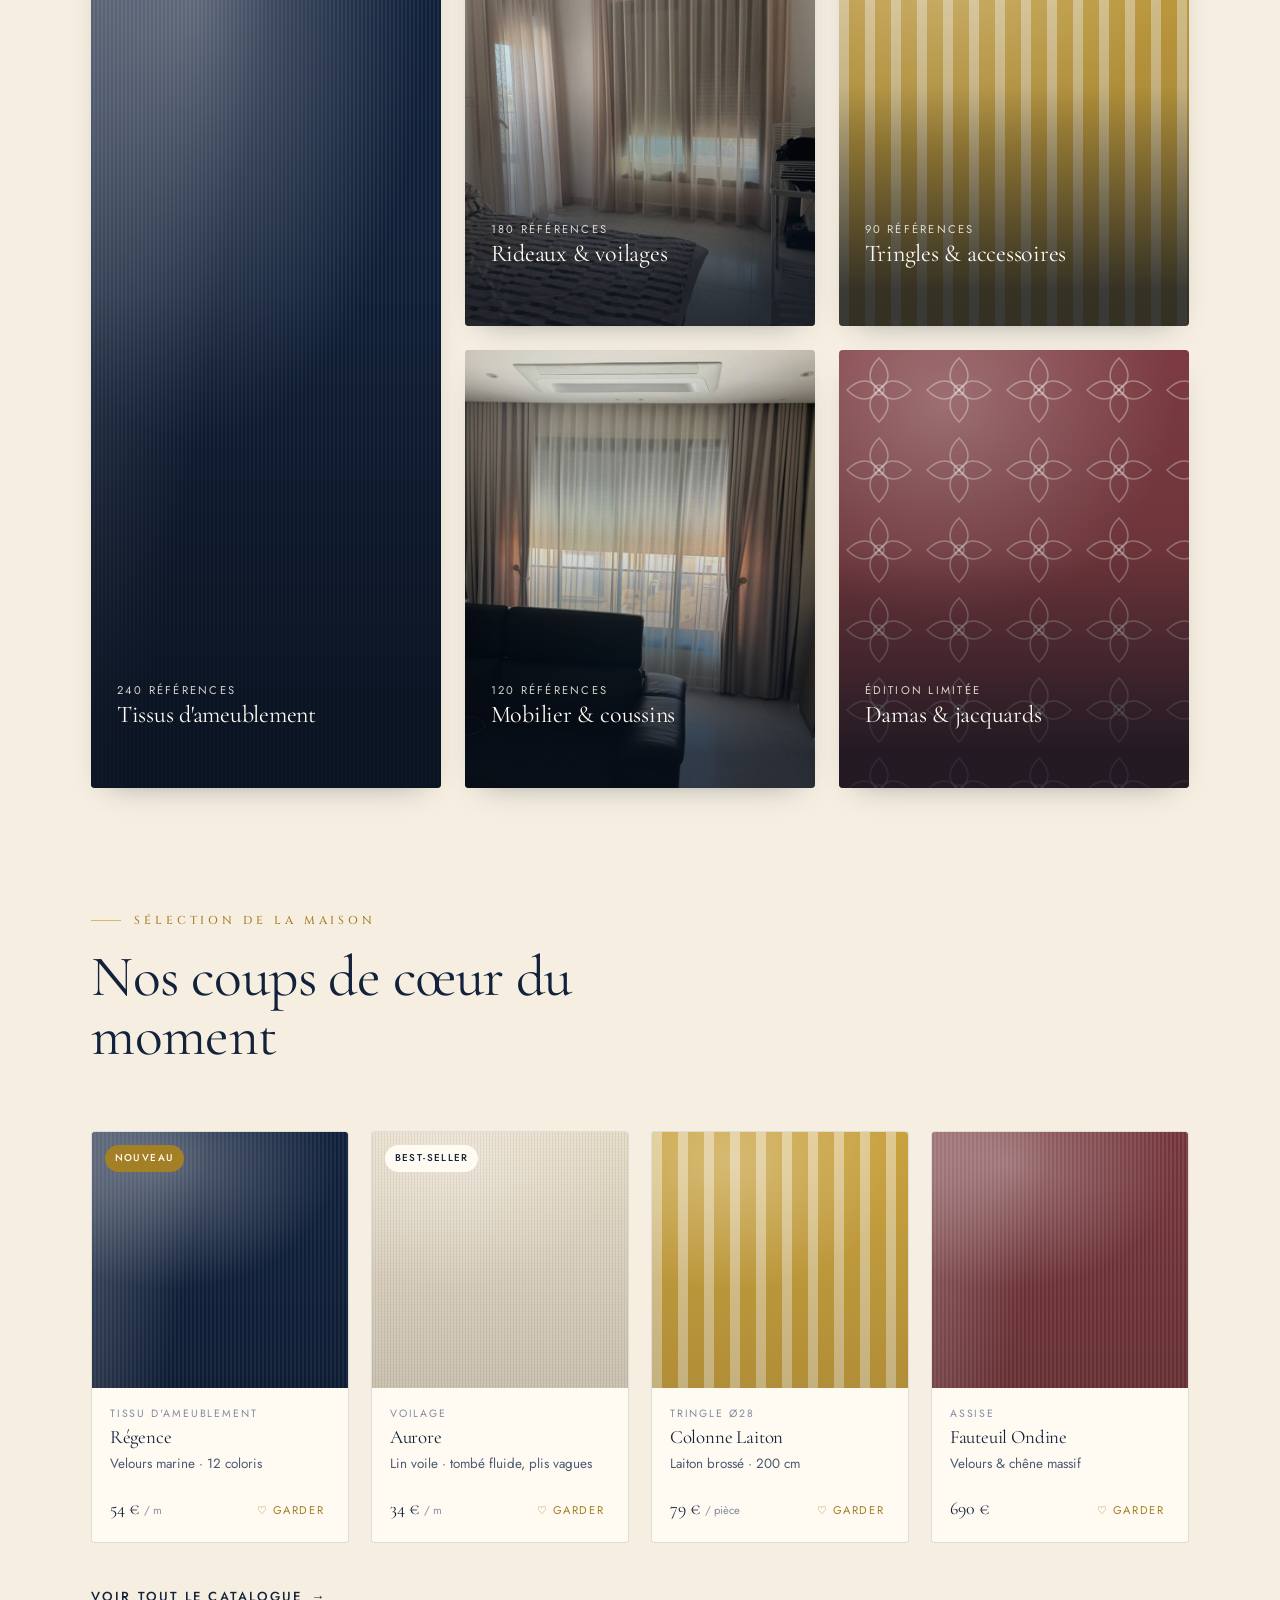
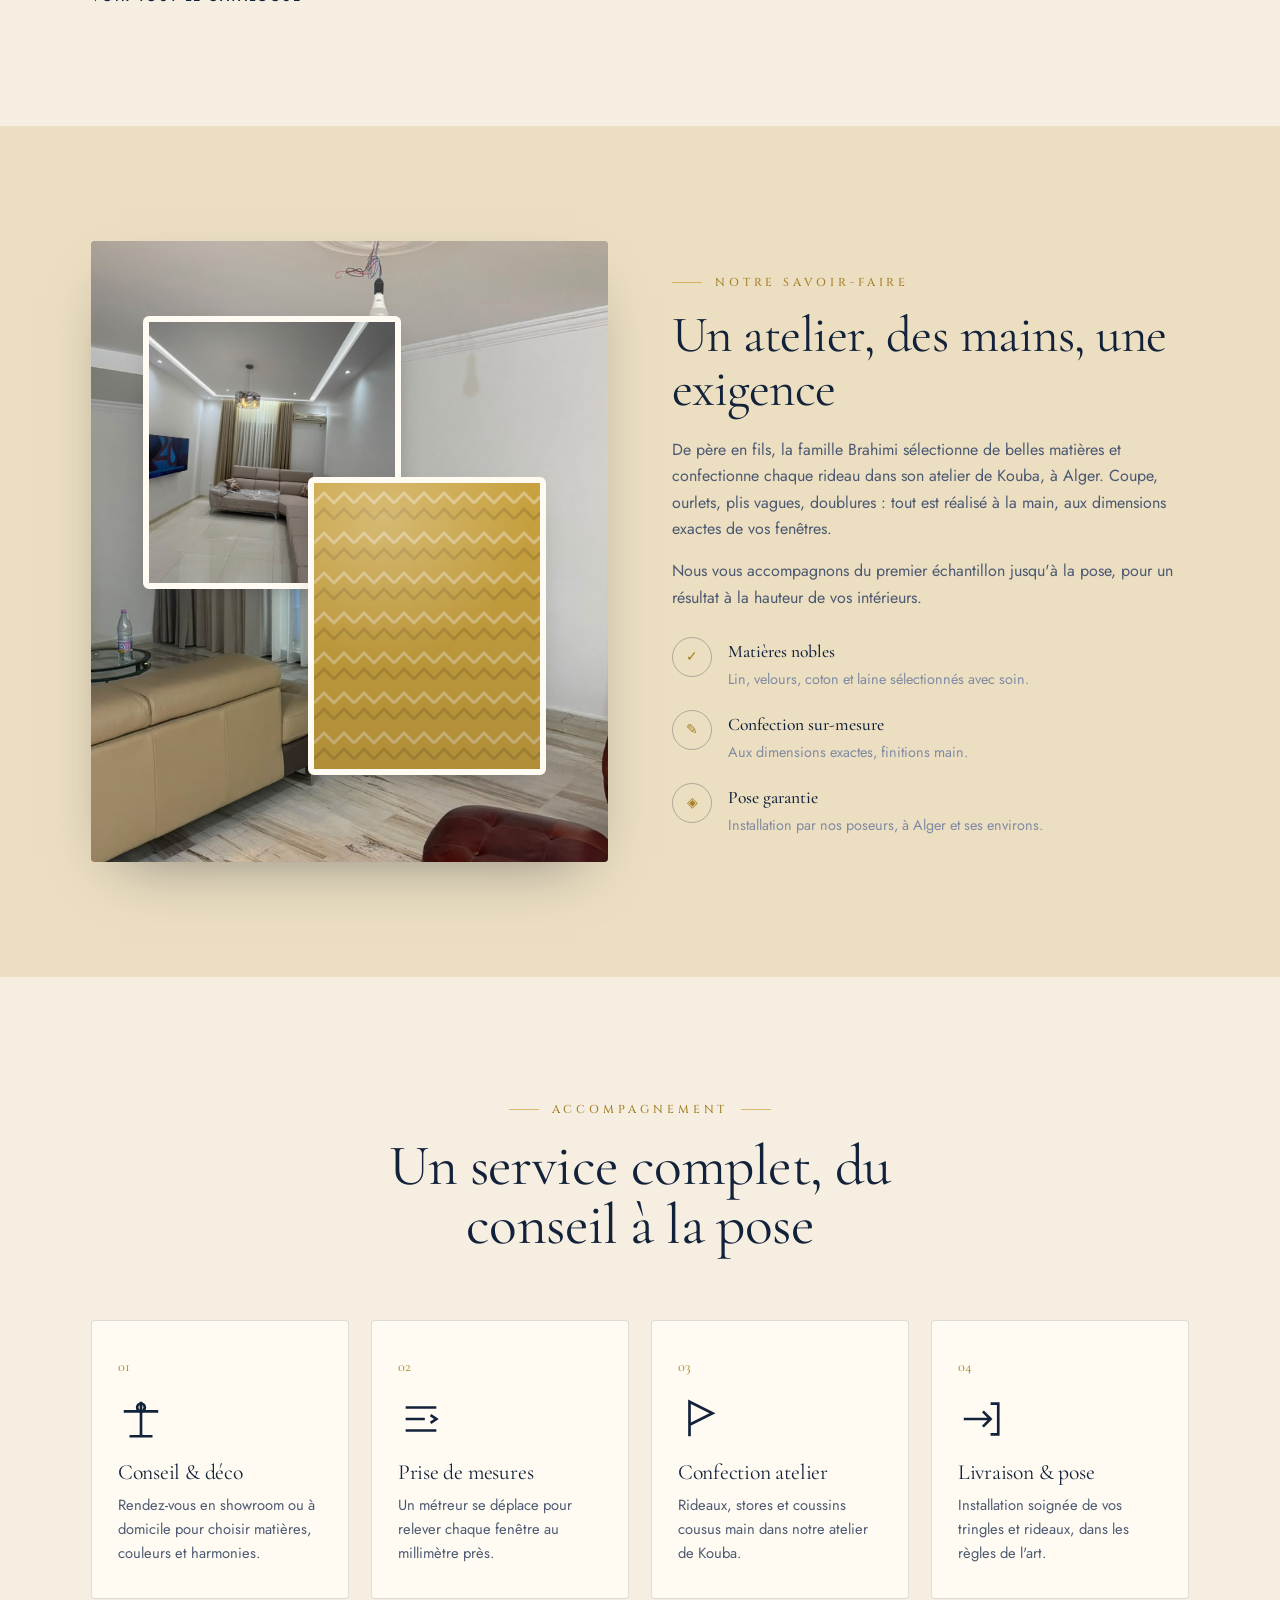
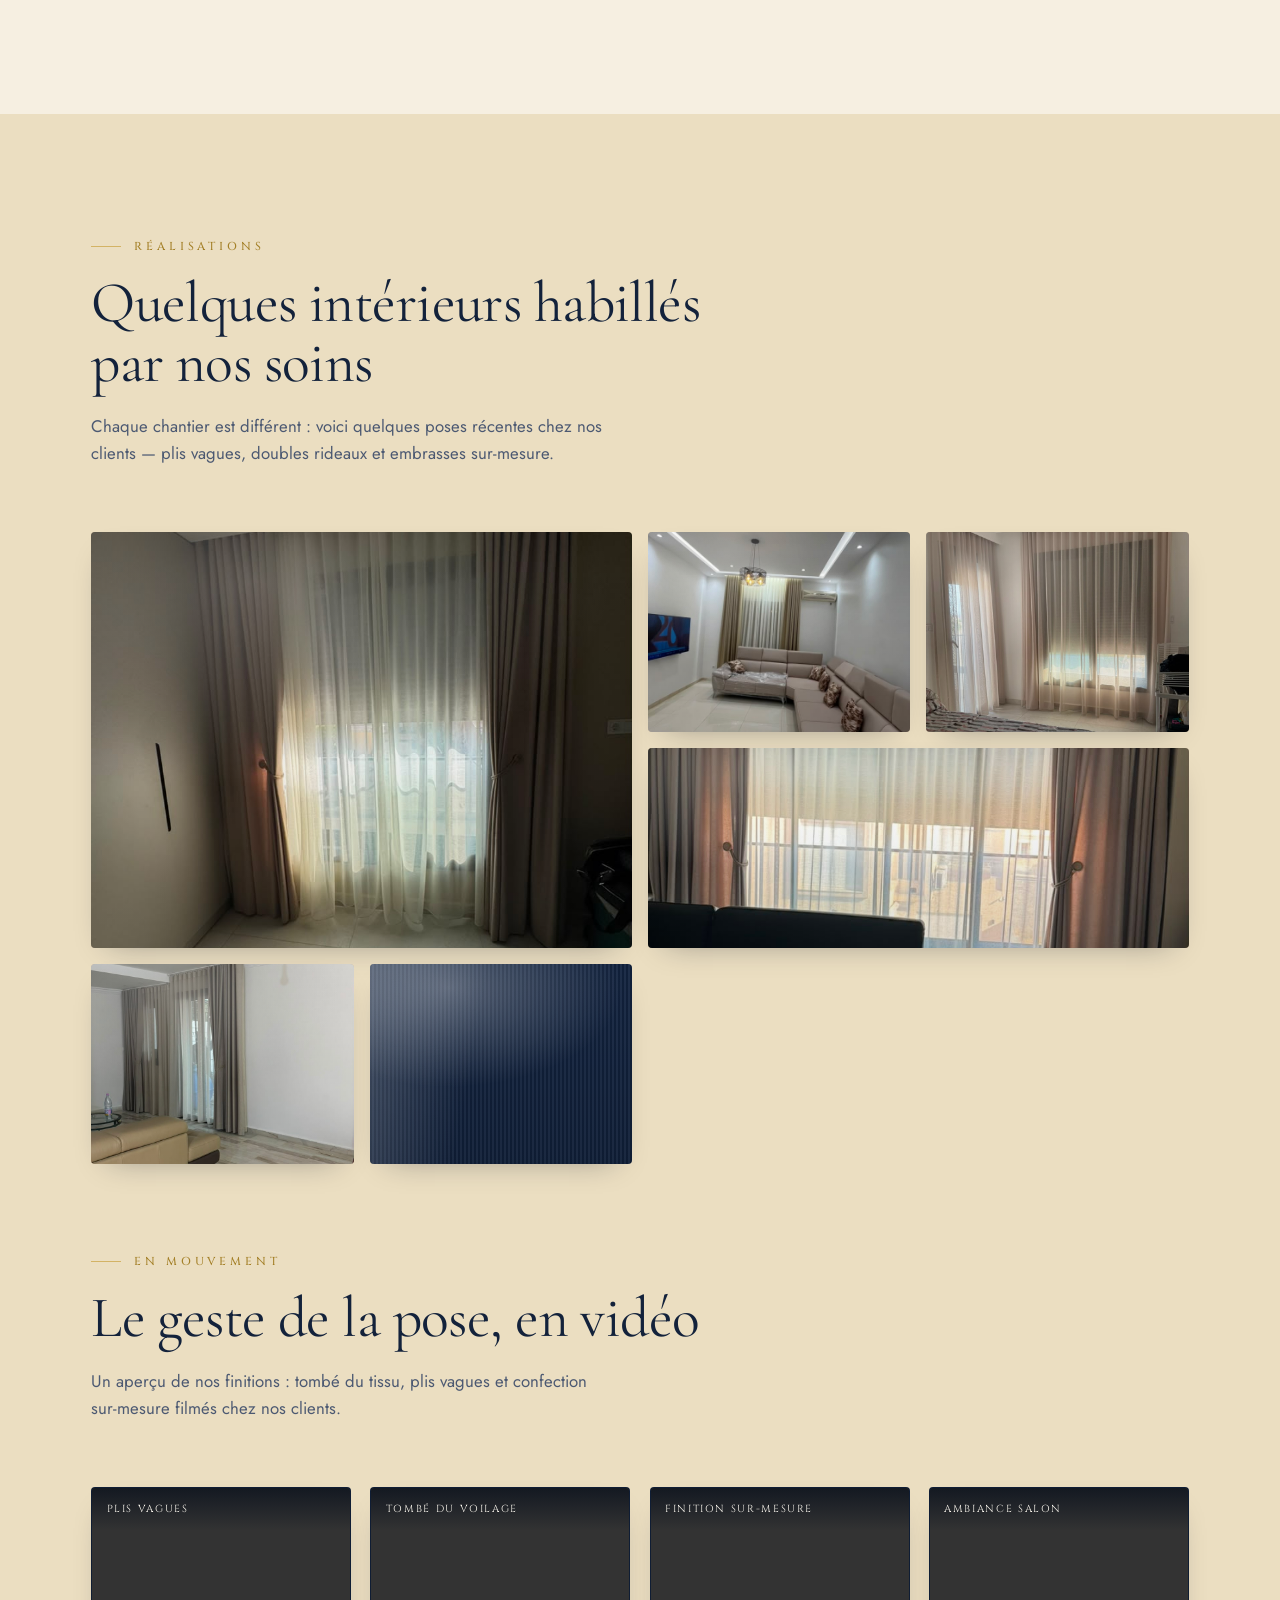
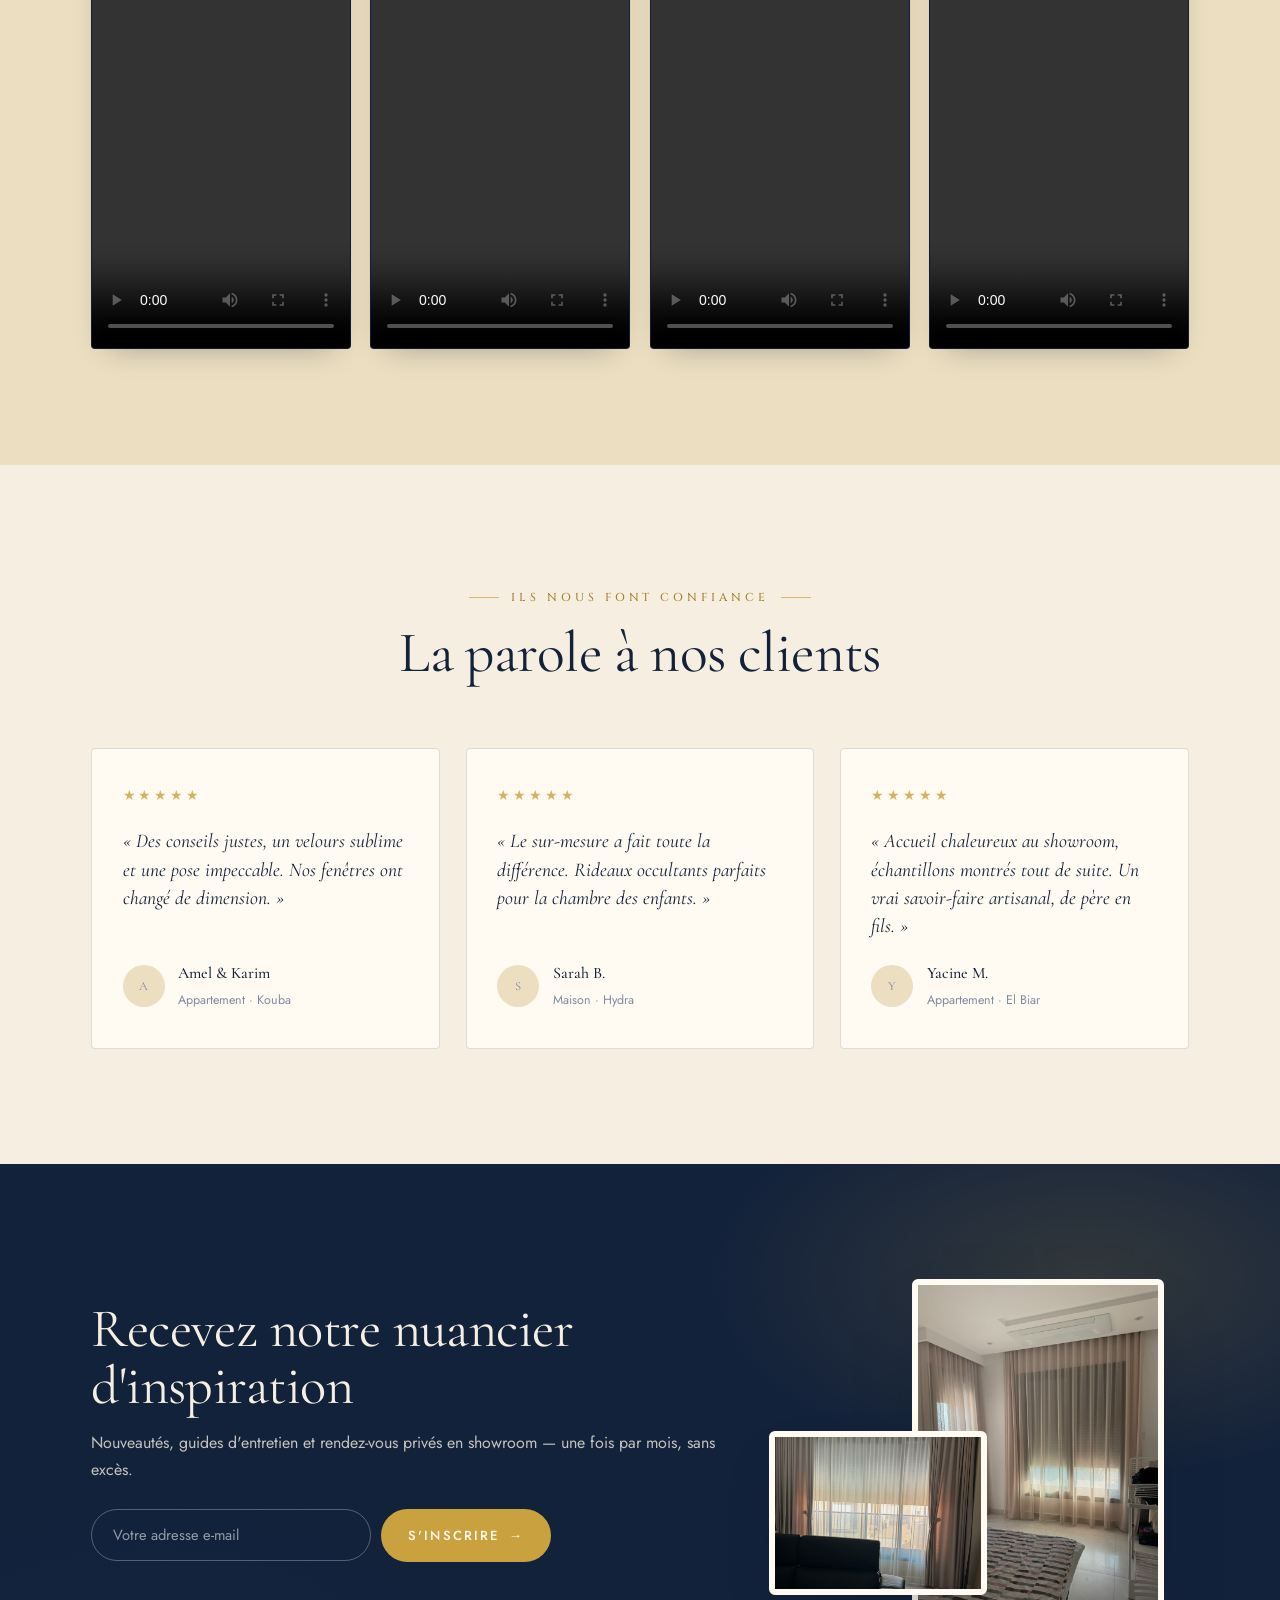
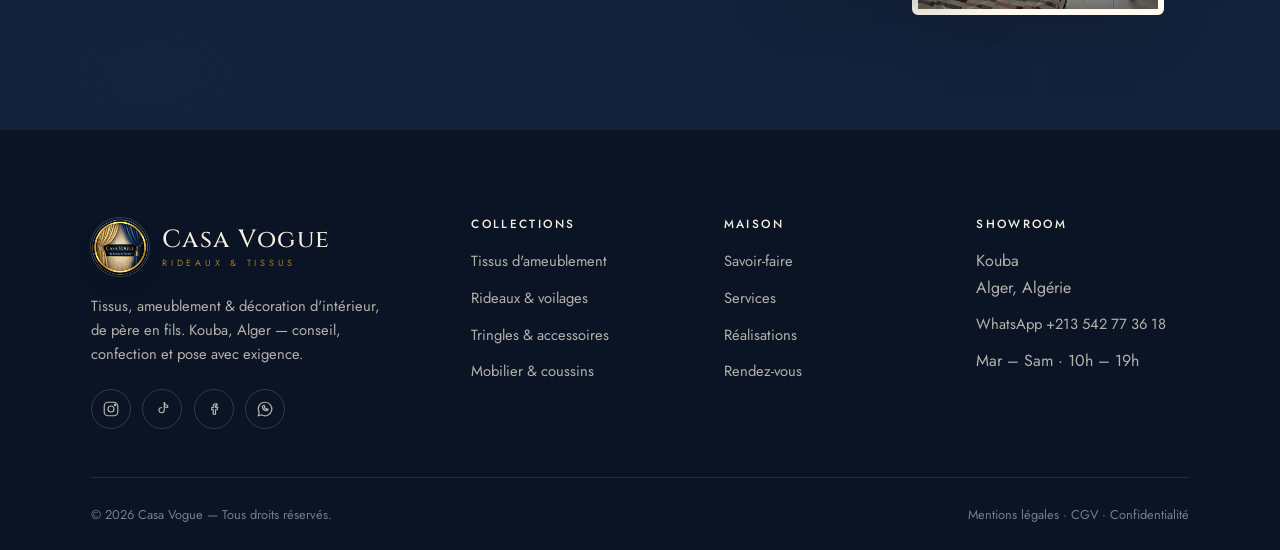
==== commit 3c0a62a8: "Remplace les infos fictives par les vraies coordonnées Casa Vogue - Adresse : Kouba, Alger (au lieu " ====
--- a/index.html
+++ b/index.html
@@ -3,8 +3,8 @@
 <head>
   <meta charset="UTF-8" />
   <meta name="viewport" content="width=device-width, initial-scale=1.0" />
-  <title>CASA VOGUE — Rideaux, tissus & ameublement sur-mesure</title>
-  <meta name="description" content="CASA VOGUE, maison de rideaux & tissus depuis 1987. Tissus d'ameublement, rideaux & voilages, tringles et accessoires, mobilier sur-mesure. Conseil, confection et pose." />
+  <title>CASA VOGUE — Tissus, ameublement & déco d'intérieur | Kouba, Alger</title>
+  <meta name="description" content="CASA VOGUE, maison familiale de tissus, ameublement & décoration d'intérieur de père en fils — Kouba, Alger. Tissus d'ameublement, rideaux & voilages, tringles et accessoires, mobilier sur-mesure. Contact WhatsApp." />
   <link rel="icon" href="assets/img/logo.jpg" type="image/jpeg" />
   <link rel="apple-touch-icon" href="assets/img/logo.jpg" />
   <link rel="preconnect" href="https://fonts.googleapis.com" />
@@ -57,20 +57,20 @@
     <section class="hero">
       <div class="wrap hero-grid">
         <div class="hero-copy">
-          <span class="eyebrow" data-reveal>Maison de rideaux &amp; tissus · depuis 1987</span>
+          <span class="eyebrow" data-reveal>Tissus, ameublement &amp; déco d'intérieur · Kouba, Alger</span>
           <h1 data-reveal data-delay="1">L'art d'habiller <em>vos fenêtres</em> &amp; vos intérieurs</h1>
           <p class="hero-lede" data-reveal data-delay="2">
             Tissus d'ameublement, rideaux, voilages, tringles et mobilier — sélectionnés,
-            confectionnés et posés par nos artisans. Une matière juste pour chaque lumière.
+            confectionnés et posés par la famille Brahimi, de père en fils.
           </p>
           <div class="hero-actions" data-reveal data-delay="3">
             <a href="collections.html" class="btn btn-primary">Découvrir les collections <span class="arrow">→</span></a>
-            <a href="index.html#services" class="btn btn-ghost">Nos services sur-mesure</a>
+            <a href="https://wa.me/213542773618?text=Bonjour%20Casa%20Vogue%2C%20je%20souhaite%20plus%20d%27informations." class="btn btn-ghost" target="_blank" rel="noopener">Nous écrire sur WhatsApp</a>
           </div>
           <div class="hero-stats" data-reveal data-delay="4">
-            <div class="stat"><b>38</b><span>ans de savoir-faire</span></div>
-            <div class="stat"><b>1 200+</b><span>références en atelier</span></div>
-            <div class="stat"><b>4,9/5</b><span>satisfaction client</span></div>
+            <div class="stat"><b>2</b><span>générations de savoir-faire</span></div>
+            <div class="stat"><b>100%</b><span>sur-mesure</span></div>
+            <div class="stat"><b>Kouba</b><span>Alger, Algérie</span></div>
           </div>
         </div>
 
@@ -205,15 +205,15 @@
         <div class="split-copy">
           <span class="eyebrow" data-reveal>Notre savoir-faire</span>
           <h2 data-reveal data-delay="1">Un atelier, des mains, une exigence</h2>
-          <p data-reveal data-delay="2">Depuis 1987, Casa Vogue sélectionne des tissus tissés en Europe et confectionne chaque
-            rideau dans son atelier parisien. Coupe, ourlets, plis vagues, doublures thermiques : tout est
+          <p data-reveal data-delay="2">De père en fils, la famille Brahimi sélectionne de belles matières et confectionne chaque
+            rideau dans son atelier de Kouba, à Alger. Coupe, ourlets, plis vagues, doublures : tout est
             réalisé à la main, aux dimensions exactes de vos fenêtres.</p>
           <p data-reveal data-delay="2">Nous vous accompagnons du premier échantillon jusqu'à la pose,
             pour un résultat à la hauteur de vos intérieurs.</p>
           <ul class="feature-list">
-            <li data-reveal data-delay="3"><span class="ic">✓</span><div><b>Matières nobles</b><br><span>Lin, velours, coton et laine tissés en Europe.</span></div></li>
+            <li data-reveal data-delay="3"><span class="ic">✓</span><div><b>Matières nobles</b><br><span>Lin, velours, coton et laine sélectionnés avec soin.</span></div></li>
             <li data-reveal data-delay="3"><span class="ic">✎</span><div><b>Confection sur-mesure</b><br><span>Aux dimensions exactes, finitions main.</span></div></li>
-            <li data-reveal data-delay="4"><span class="ic">◈</span><div><b>Pose garantie</b><br><span>Installation par nos poseurs, partout en Île-de-France.</span></div></li>
+            <li data-reveal data-delay="4"><span class="ic">◈</span><div><b>Pose garantie</b><br><span>Installation par nos poseurs, à Alger et ses environs.</span></div></li>
           </ul>
         </div>
       </div>
@@ -243,7 +243,7 @@
             <span class="num">03</span>
             <svg class="ic" viewBox="0 0 24 24" fill="none" stroke="currentColor" stroke-width="1.4"><path d="M6 3l12 6-12 6zM6 15v6"/></svg>
             <h3>Confection atelier</h3>
-            <p>Rideaux, stores et coussins cousus main dans notre atelier parisien.</p>
+            <p>Rideaux, stores et coussins cousus main dans notre atelier de Kouba.</p>
           </article>
           <article class="service" data-reveal data-delay="3">
             <span class="num">04</span>
@@ -309,17 +309,17 @@
           <blockquote class="testi" data-reveal>
             <div class="stars">★★★★★</div>
             <blockquote>« Des conseils justes, un velours sublime et une pose impeccable. Nos fenêtres ont changé de dimension. »</blockquote>
-            <div class="who"><span class="avatar">C</span><div><b>Claire &amp; Marc</b><span>Appartement · Paris 16e</span></div></div>
+            <div class="who"><span class="avatar">A</span><div><b>Amel &amp; Karim</b><span>Appartement · Kouba</span></div></div>
           </blockquote>
           <blockquote class="testi" data-reveal data-delay="1">
             <div class="stars">★★★★★</div>
             <blockquote>« Le sur-mesure a fait toute la différence. Rideaux occultants parfaits pour la chambre des enfants. »</blockquote>
-            <div class="who"><span class="avatar">S</span><div><b>Sophie L.</b><span>Maison · Neuilly-sur-Seine</span></div></div>
+            <div class="who"><span class="avatar">S</span><div><b>Sarah B.</b><span>Maison · Hydra</span></div></div>
           </blockquote>
           <blockquote class="testi" data-reveal data-delay="2">
             <div class="stars">★★★★★</div>
-            <blockquote>« Accueil chaleureux en showroom, échantillons envoyés très vite. Un vrai savoir-faire artisanal. »</blockquote>
-            <div class="who"><span class="avatar">R</span><div><b>Romain D.</b><span>Loft · Montreuil</span></div></div>
+            <blockquote>« Accueil chaleureux au showroom, échantillons montrés tout de suite. Un vrai savoir-faire artisanal, de père en fils. »</blockquote>
+            <div class="who"><span class="avatar">Y</span><div><b>Yacine M.</b><span>Appartement · El Biar</span></div></div>
           </blockquote>
         </div>
       </div>
@@ -356,11 +356,12 @@
             <span class="brand-mark"><img src="assets/img/logo.jpg" alt="" /></span>
             <span class="brand-word"><span class="mark">Casa Vogue</span><span class="sub">Rideaux &amp; Tissus</span></span>
           </a>
-          <p>Maison de rideaux &amp; tissus depuis 1987. Tissus, rideaux, tringles et mobilier, confectionnés et posés avec exigence.</p>
+          <p>Tissus, ameublement &amp; décoration d'intérieur, de père en fils. Kouba, Alger — conseil, confection et pose avec exigence.</p>
           <div class="socials">
-            <a href="#" aria-label="Instagram"><svg width="18" height="18" viewBox="0 0 24 24" fill="none" stroke="currentColor" stroke-width="1.6"><rect x="3" y="3" width="18" height="18" rx="5"/><circle cx="12" cy="12" r="4"/><circle cx="17.5" cy="6.5" r="1"/></svg></a>
-            <a href="#" aria-label="Pinterest"><svg width="18" height="18" viewBox="0 0 24 24" fill="none" stroke="currentColor" stroke-width="1.6"><path d="M12 3a9 9 0 00-3 17.5c-.1-1 0-2 .2-3l1.2-5"/><path d="M9.5 9.5A2.5 2.5 0 0114 11c0 2-1 3.5-2.5 3.5S9 13.5 10 12"/></svg></a>
-            <a href="#" aria-label="Facebook"><svg width="18" height="18" viewBox="0 0 24 24" fill="none" stroke="currentColor" stroke-width="1.6"><path d="M14 8h2V5h-2a3 3 0 00-3 3v2H9v3h2v6h3v-6h2l1-3h-3V8a1 1 0 011-1z"/></svg></a>
+            <a href="https://www.instagram.com/casa_voguee" aria-label="Instagram" target="_blank" rel="noopener"><svg width="18" height="18" viewBox="0 0 24 24" fill="none" stroke="currentColor" stroke-width="1.6"><rect x="3" y="3" width="18" height="18" rx="5"/><circle cx="12" cy="12" r="4"/><circle cx="17.5" cy="6.5" r="1"/></svg></a>
+            <a href="https://www.tiktok.com/@casa.vogue.kouba" aria-label="TikTok" target="_blank" rel="noopener"><svg width="18" height="18" viewBox="0 0 24 24" fill="none" stroke="currentColor" stroke-width="1.6"><path d="M15 3v10.5a3.5 3.5 0 11-3-3.46"/><path d="M15 3c.4 2.2 2 4 4.5 4.3V10c-1.7 0-3.2-.5-4.5-1.4"/></svg></a>
+            <a href="https://www.facebook.com/share/1UbMQ487cH/?mibextid=wwXIfr" aria-label="Facebook" target="_blank" rel="noopener"><svg width="18" height="18" viewBox="0 0 24 24" fill="none" stroke="currentColor" stroke-width="1.6"><path d="M14 8h2V5h-2a3 3 0 00-3 3v2H9v3h2v6h3v-6h2l1-3h-3V8a1 1 0 011-1z"/></svg></a>
+            <a href="https://wa.me/213542773618" aria-label="WhatsApp" target="_blank" rel="noopener"><svg width="18" height="18" viewBox="0 0 24 24" fill="none" stroke="currentColor" stroke-width="1.6"><path d="M12 3a9 9 0 00-7.8 13.5L3 21l4.6-1.2A9 9 0 1012 3z"/><path d="M8.5 8.5c.2 3 2.7 5.5 5.7 5.7.6 0 1.5-.2 1.7-.9l.2-.9-2-1-.6.8c-1-.4-2-1.4-2.4-2.4l.8-.6-1-2-.9.2c-.7.2-.9 1.1-.5 1.1z"/></svg></a>
           </div>
         </div>
         <div>
@@ -384,9 +385,8 @@
         <div>
           <h4>Showroom</h4>
           <ul>
-            <li>24 rue des Tisserands<br>75003 Paris</li>
-            <li><a href="tel:+33100000000">01 00 00 00 00</a></li>
-            <li><a href="mailto:bonjour@casavogue.fr">bonjour@casavogue.fr</a></li>
+            <li>Kouba<br>Alger, Algérie</li>
+            <li><a href="https://wa.me/213542773618" target="_blank" rel="noopener">WhatsApp +213 542 77 36 18</a></li>
             <li>Mar – Sam · 10h – 19h</li>
           </ul>
         </div>
@@ -398,6 +398,11 @@
     </div>
   </footer>
 
+  <!-- WhatsApp -->
+  <a href="https://wa.me/213542773618?text=Bonjour%20Casa%20Vogue%2C%20je%20souhaite%20plus%20d%27informations." class="whatsapp-fab" target="_blank" rel="noopener" aria-label="Écrire sur WhatsApp">
+    <svg width="26" height="26" viewBox="0 0 24 24" fill="none" stroke="currentColor" stroke-width="1.7"><path d="M12 3a9 9 0 00-7.8 13.5L3 21l4.6-1.2A9 9 0 1012 3z"/><path d="M8.5 8.5c.2 3 2.7 5.5 5.7 5.7.6 0 1.5-.2 1.7-.9l.2-.9-2-1-.6.8c-1-.4-2-1.4-2.4-2.4l.8-.6-1-2-.9.2c-.7.2-.9 1.1-.5 1.1z"/></svg>
+  </a>
+
   <script src="assets/js/main.js"></script>
 </body>
 </html>
--- a/assets/css/styles.css
+++ b/assets/css/styles.css
@@ -485,6 +485,18 @@
 [data-reveal][data-delay="5"] { transition-delay: .40s; }
 @media (prefers-reduced-motion: reduce) { [data-reveal] { opacity: 1; transform: none; transition: none; } }
 
+/* ----------------------------- WhatsApp ------------------------------ */
+.whatsapp-fab {
+  position: fixed; right: 1.4rem; bottom: 1.4rem; z-index: 70;
+  width: 58px; height: 58px; border-radius: 50%;
+  background: #25d366; color: #fff;
+  display: grid; place-items: center;
+  box-shadow: 0 14px 30px -10px rgba(9,16,28,.55);
+  transition: transform .35s var(--ease), box-shadow .35s var(--ease);
+}
+.whatsapp-fab:hover { transform: translateY(-3px) scale(1.05); box-shadow: 0 18px 36px -10px rgba(9,16,28,.6); }
+@media (max-width: 560px) { .whatsapp-fab { right: 1rem; bottom: 1rem; width: 52px; height: 52px; } }
+
 /* ------------------------------ Mobile menu ------------------------- */
 .mobile-menu {
   position: fixed; inset: 0; z-index: 55; background: var(--paper);
